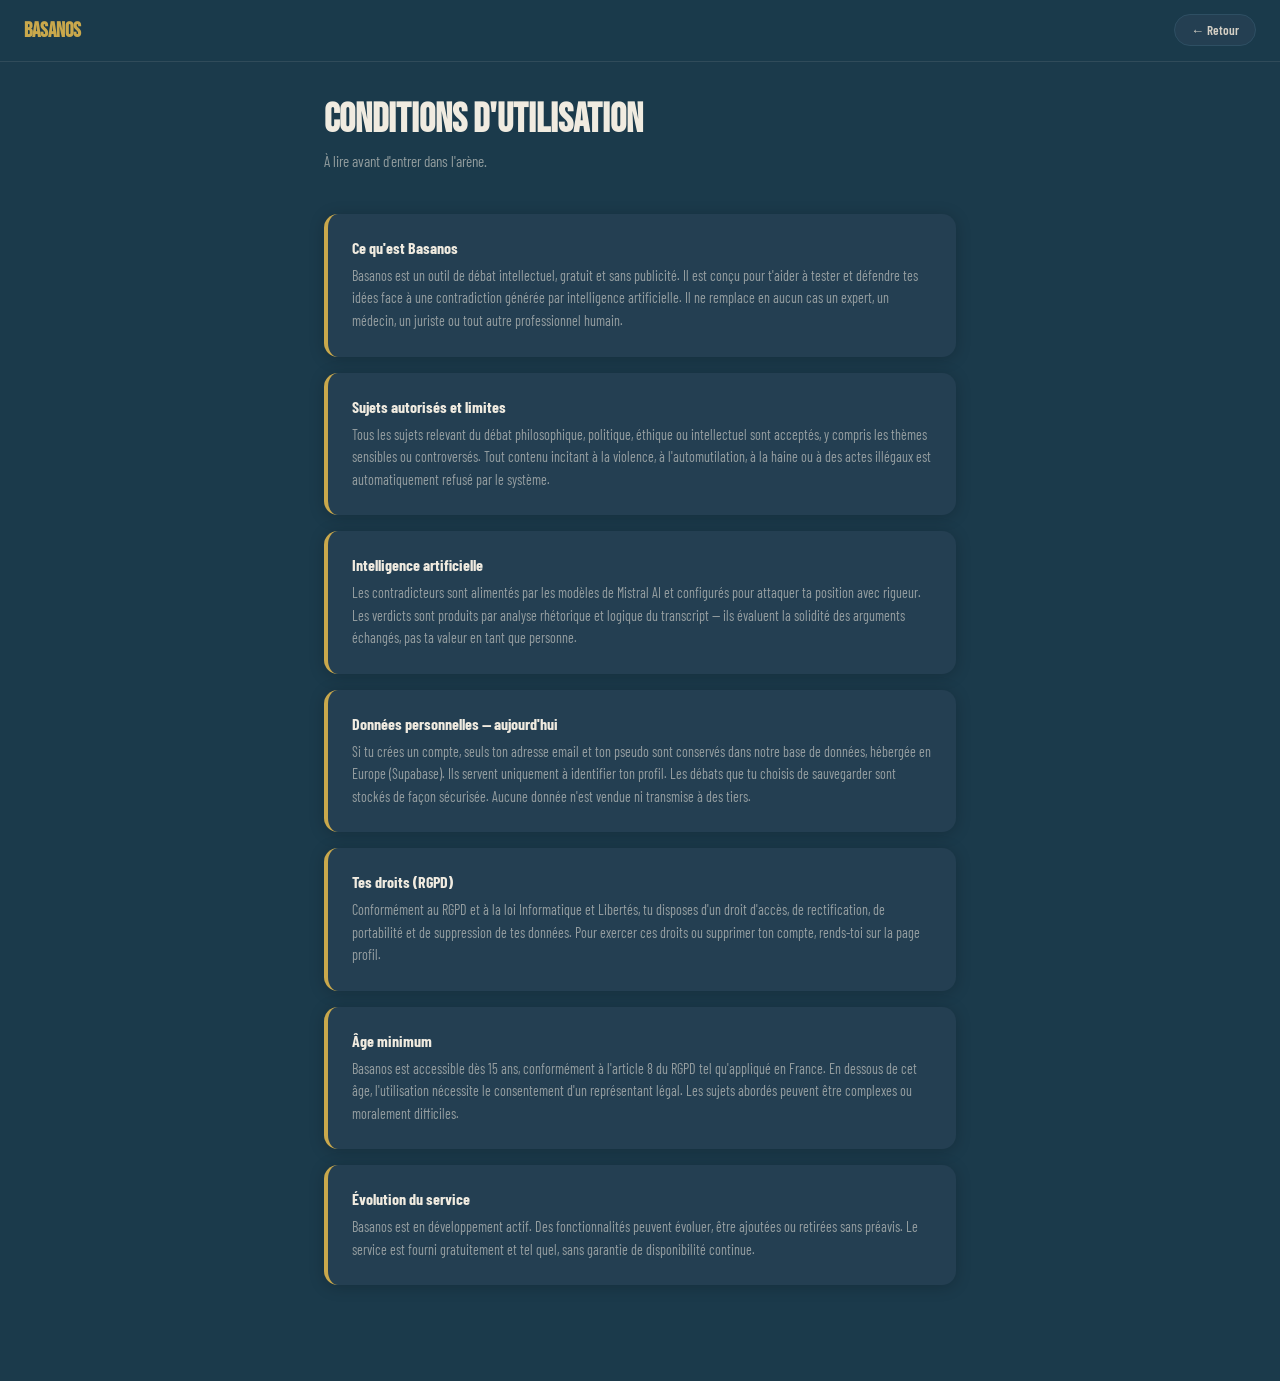
==== cgu.html @ 6affbe3a "Add files via upload" ====
<!DOCTYPE html>
<html lang="fr">
<head>
<meta charset="UTF-8"/>
<meta name="viewport" content="width=device-width, initial-scale=1.0"/>
<meta name="theme-color" content="#1B3A4B"/>
<title>Conditions d'utilisation · Basanos</title>
<link rel="preconnect" href="https://fonts.googleapis.com"/>
<link href="https://fonts.googleapis.com/css2?family=Bebas+Neue&family=Barlow+Condensed:wght@400;500;600;700&display=swap" rel="stylesheet"/>
<style>
*,*::before,*::after{box-sizing:border-box;margin:0;padding:0}
:root{
  --cream:#1B3A4B;--cream2:#243F52;--cream3:#2E4F63;
  --terra:#C9A84C;--terra2:#A8863A;
  --terra-soft:rgba(201,168,76,0.12);--terra-border:rgba(201,168,76,0.3);
  --sage:#2E6B8A;--sage2:#1E4F6A;
  --sage-soft:rgba(46,107,138,0.15);--sage-border:rgba(46,107,138,0.35);
  --ink:#F0EBE0;--ink2:#D4CFC5;--ink3:rgba(240,235,224,0.55);
  --ink4:rgba(240,235,224,0.1);--ink5:rgba(240,235,224,0.05);
  --white:#243F52;
  --r:14px;--r3:24px;--r4:50px;
  --fT:'Bebas Neue',sans-serif;--fU:'Barlow Condensed',sans-serif;
  --shadow:0 2px 16px rgba(0,0,0,0.2);--shadow2:0 4px 32px rgba(0,0,0,0.35);
}
html,body{min-height:100%;background:var(--cream);color:var(--ink);font-family:var(--fU);font-size:16px;-webkit-font-smoothing:antialiased}
.topbar{position:fixed;top:0;left:0;right:0;z-index:50;display:flex;align-items:center;justify-content:space-between;padding:0.9rem 1.5rem;background:rgba(27,58,75,0.95);backdrop-filter:blur(12px);border-bottom:1px solid var(--ink4)}
.topbar-logo{font-family:var(--fT);font-size:1.3rem;font-weight:900;color:var(--terra);text-decoration:none}
.back-btn{display:flex;align-items:center;gap:6px;padding:7px 16px;background:var(--cream2);border:1px solid var(--cream3);border-radius:var(--r4);color:var(--ink2);font-family:var(--fU);font-size:0.82rem;font-weight:600;cursor:pointer;text-decoration:none;transition:all .15s}
.back-btn:hover{background:var(--cream3)}
.content-page{max-width:680px;margin:0 auto;padding:6rem 1.5rem 5rem}
.page-title{font-family:var(--fT);font-size:2.5rem;font-weight:900;color:var(--ink);margin-bottom:0.4rem}
.page-sub{font-size:0.95rem;color:var(--ink3);margin-bottom:2.5rem;line-height:1.55}
.cat-card{background:var(--white);border-radius:var(--r);padding:1.5rem;margin-bottom:1rem;box-shadow:var(--shadow);border-left:4px solid var(--terra)}
.cat-name{font-family:var(--fU);font-size:1rem;font-weight:700;color:var(--ink);margin-bottom:0.5rem}
.cat-desc{font-size:0.88rem;color:var(--ink3);line-height:1.6}
</style>
</head>
<body>
<nav class="topbar">
  <a class="topbar-logo" href="/">Basanos</a>
  <a class="back-btn" href="/">← Retour</a>
</nav>
<div class="content-page">
  <h2 class="page-title">Conditions d'utilisation</h2>
  <p class="page-sub">À lire avant d'entrer dans l'arène.</p>
  <div class="cat-card"><div class="cat-name">Ce qu'est Basanos</div><div class="cat-desc">Basanos est un outil de débat intellectuel, gratuit et sans publicité. Il est conçu pour t'aider à tester et défendre tes idées face à une contradiction générée par intelligence artificielle. Il ne remplace en aucun cas un expert, un médecin, un juriste ou tout autre professionnel humain.</div></div>
  <div class="cat-card"><div class="cat-name">Sujets autorisés et limites</div><div class="cat-desc">Tous les sujets relevant du débat philosophique, politique, éthique ou intellectuel sont acceptés, y compris les thèmes sensibles ou controversés. Tout contenu incitant à la violence, à l'automutilation, à la haine ou à des actes illégaux est automatiquement refusé par le système.</div></div>
  <div class="cat-card"><div class="cat-name">Intelligence artificielle</div><div class="cat-desc">Les contradicteurs sont alimentés par les modèles de Mistral AI et configurés pour attaquer ta position avec rigueur. Les verdicts sont produits par analyse rhétorique et logique du transcript — ils évaluent la solidité des arguments échangés, pas ta valeur en tant que personne.</div></div>
  <div class="cat-card"><div class="cat-name">Données personnelles — aujourd'hui</div><div class="cat-desc">Si tu crées un compte, seuls ton adresse email et ton pseudo sont conservés dans notre base de données, hébergée en Europe (Supabase). Ils servent uniquement à identifier ton profil. Les débats que tu choisis de sauvegarder sont stockés de façon sécurisée. Aucune donnée n'est vendue ni transmise à des tiers.</div></div>
  <div class="cat-card"><div class="cat-name">Tes droits (RGPD)</div><div class="cat-desc">Conformément au RGPD et à la loi Informatique et Libertés, tu disposes d'un droit d'accès, de rectification, de portabilité et de suppression de tes données. Pour exercer ces droits ou supprimer ton compte, rends-toi sur la page profil.</div></div>
  <div class="cat-card"><div class="cat-name">Âge minimum</div><div class="cat-desc">Basanos est accessible dès 15 ans, conformément à l'article 8 du RGPD tel qu'appliqué en France. En dessous de cet âge, l'utilisation nécessite le consentement d'un représentant légal. Les sujets abordés peuvent être complexes ou moralement difficiles.</div></div>
  <div class="cat-card"><div class="cat-name">Évolution du service</div><div class="cat-desc">Basanos est en développement actif. Des fonctionnalités peuvent évoluer, être ajoutées ou retirées sans préavis. Le service est fourni gratuitement et tel quel, sans garantie de disponibilité continue.</div></div>
</div>
</body>
</html>
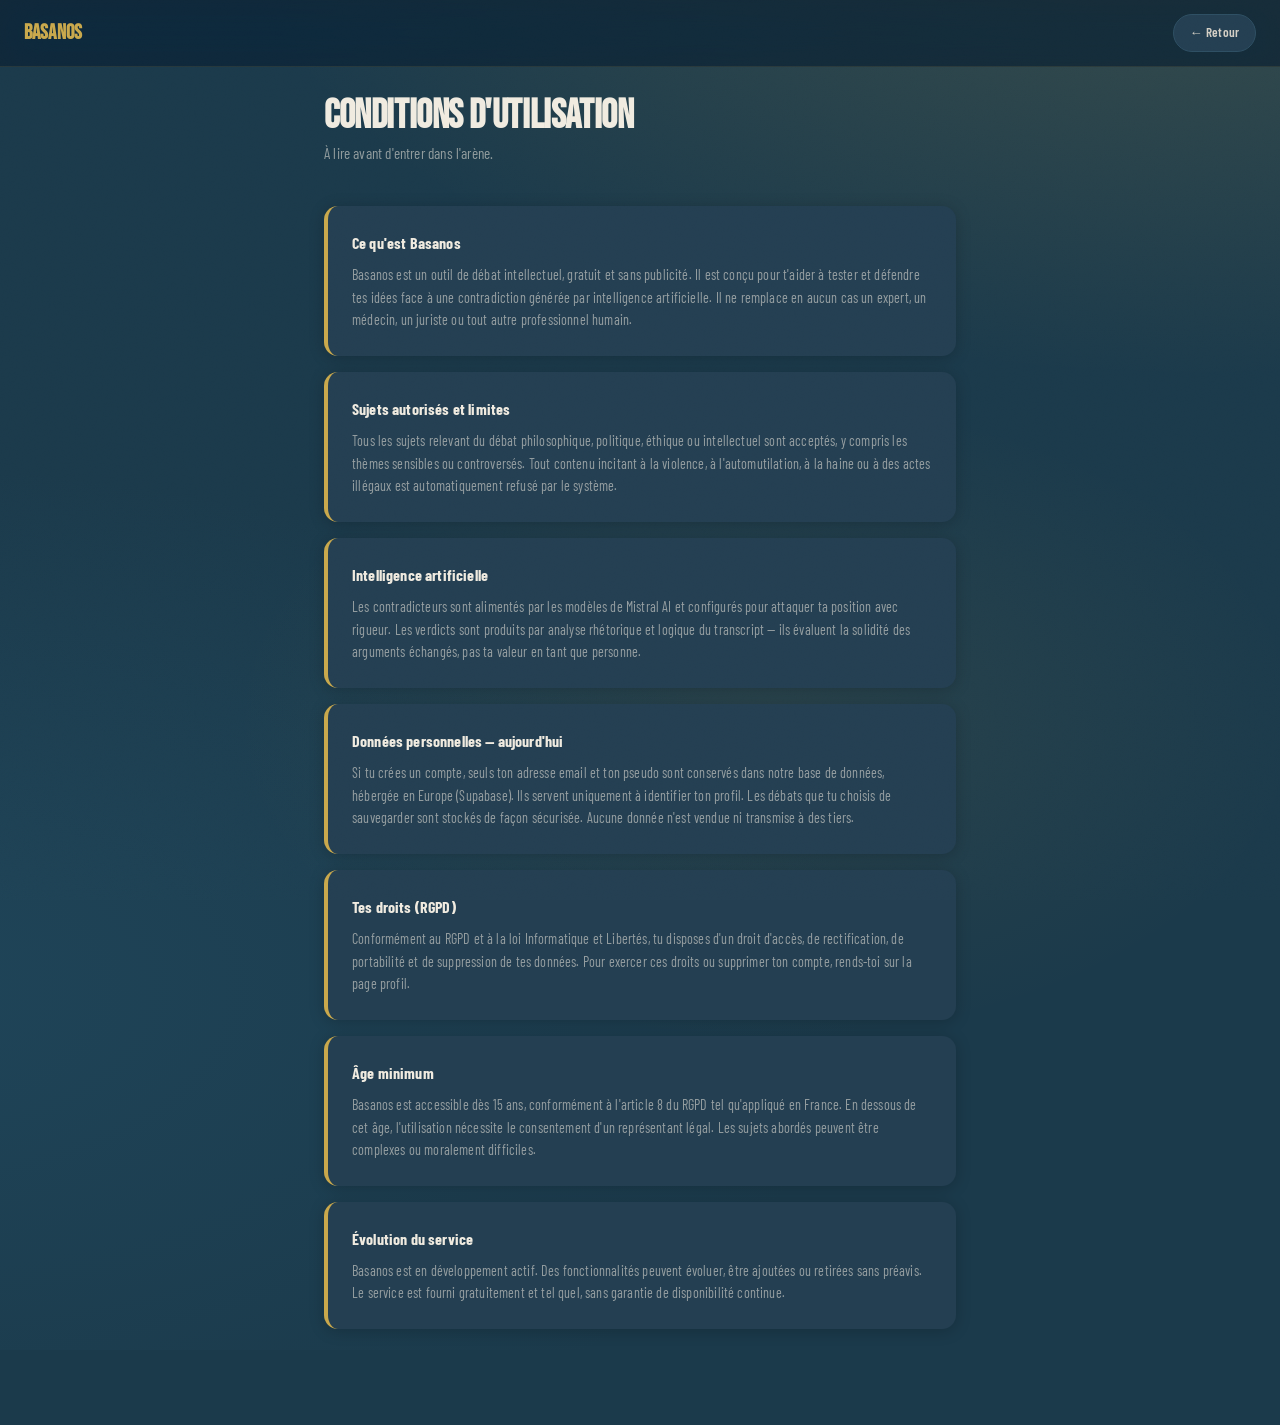
==== commit e511ea18: "Update cgu.html" ====
--- a/cgu.html
+++ b/cgu.html
@@ -7,6 +7,7 @@
 <title>Conditions d'utilisation · Basanos</title>
 <link rel="preconnect" href="https://fonts.googleapis.com"/>
 <link href="https://fonts.googleapis.com/css2?family=Bebas+Neue&family=Barlow+Condensed:wght@400;500;600;700&display=swap" rel="stylesheet"/>
+<link rel="stylesheet" href="/basanos.css"/>
 <style>
 *,*::before,*::after{box-sizing:border-box;margin:0;padding:0}
 :root{
--- a/basanos.css
+++ b/basanos.css
@@ -0,0 +1,276 @@
+/* ════════════════════════════════════════════════════════════════
+   basanos.css — Système de design global
+   Étape 1 : Atmosphère · Fond · Grain · Typographie
+   À charger dans tous les HTML après le <link> Google Fonts
+   ════════════════════════════════════════════════════════════════ */
+
+/* ── Nouvelle police body : DM Sans (moderne, lisible, premium) ── */
+@import url('https://fonts.googleapis.com/css2?family=DM+Sans:ital,opsz,wght@0,9..40,300;0,9..40,400;0,9..40,500;0,9..40,600;1,9..40,300&family=Bebas+Neue&display=swap');
+
+/* ── Variables enrichies ── */
+:root {
+  /* Palette normale — inchangée, enrichie */
+  --cream:  #0E2233;   /* plus sombre pour plus de profondeur */
+  --cream2: #152B3E;
+  --cream3: #1E3A52;
+  --terra:  #C9A84C;
+  --terra2: #A8863A;
+  --terra3: #E2C47A;
+  --terra-soft:   rgba(201,168,76,0.10);
+  --terra-border: rgba(201,168,76,0.22);
+  --sage:   #2E6B8A;
+  --sage2:  #1E4F6A;
+  --sage-soft:   rgba(46,107,138,0.12);
+  --sage-border: rgba(46,107,138,0.28);
+  --ink:    #F0EBE0;
+  --ink2:   #C8C3B8;
+  --ink3:   rgba(240,235,224,0.45);
+  --ink4:   rgba(240,235,224,0.08);
+  --ink5:   rgba(240,235,224,0.04);
+  --white:  #152B3E;
+
+  /* Halos mesh — couleurs des points lumineux du gradient */
+  --halo-gold:  rgba(201,168,76,0.18);
+  --halo-blue:  rgba(46,107,138,0.22);
+  --halo-deep:  rgba(14,34,51,0.0);
+
+  /* Typographie */
+  --fT: 'Bebas Neue', sans-serif;
+  --fU: 'DM Sans', sans-serif;          /* remplace Barlow Condensed pour le body */
+
+  /* Rayons */
+  --r:  12px;
+  --r2: 8px;
+  --r3: 20px;
+  --r4: 50px;
+
+  /* Ombres glass */
+  --shadow:  0 2px 20px rgba(0,0,0,0.28);
+  --shadow2: 0 8px 48px rgba(0,0,0,0.45);
+  --glow-gold: 0 0 40px rgba(201,168,76,0.15);
+  --glow-blue: 0 0 40px rgba(46,107,138,0.18);
+}
+
+/* ── Reset minimal ── */
+*, *::before, *::after {
+  box-sizing: border-box;
+  margin: 0;
+  padding: 0;
+}
+
+/* ── Base html/body ── */
+html, body {
+  min-height: 100%;
+  background: var(--cream);
+  color: var(--ink);
+  font-family: var(--fU);
+  font-size: 15px;
+  line-height: 1.65;
+  letter-spacing: 0.01em;
+  -webkit-font-smoothing: antialiased;
+  -moz-osx-font-smoothing: grayscale;
+  overflow-x: hidden;
+}
+
+/* ═══════════════════════════════════════════════════════════════
+   MESH GRADIENT ANIMÉ
+   Un pseudo-element fixe en position:fixed couvre tout l'écran.
+   Trois halos de lumière orbitent lentement à des vitesses
+   et directions différentes — or, bleu, ombre.
+   ═══════════════════════════════════════════════════════════════ */
+body::before {
+  content: '';
+  position: fixed;
+  inset: -50%;              /* dépasse l'écran pour que les halos puissent bouger */
+  width: 200%;
+  height: 200%;
+  z-index: 0;
+  pointer-events: none;
+
+  background:
+    /* Halo or — en haut à droite */
+    radial-gradient(ellipse 55% 40% at 72% 18%, var(--halo-gold) 0%, transparent 70%),
+    /* Halo bleu — en bas à gauche */
+    radial-gradient(ellipse 60% 45% at 20% 80%, var(--halo-blue) 0%, transparent 65%),
+    /* Halo secondaire or — centre bas */
+    radial-gradient(ellipse 35% 30% at 55% 65%, rgba(201,168,76,0.08) 0%, transparent 60%),
+    /* Fond de base */
+    var(--cream);
+
+  animation: meshDrift 28s ease-in-out infinite alternate;
+  will-change: transform;
+}
+
+@keyframes meshDrift {
+  0%   { transform: translate(0%, 0%) scale(1); }
+  25%  { transform: translate(-3%, 2%) scale(1.02); }
+  50%  { transform: translate(2%, -3%) scale(0.99); }
+  75%  { transform: translate(-1%, 3%) scale(1.01); }
+  100% { transform: translate(3%, -1%) scale(1.02); }
+}
+
+/* Tout le contenu doit être au-dessus du mesh */
+body > * {
+  position: relative;
+  z-index: 1;
+}
+
+/* ═══════════════════════════════════════════════════════════════
+   GRAIN / NOISE CINÉMATOGRAPHIQUE
+   SVG inline en data URI — pattern de bruit aléatoire.
+   Opacity très basse pour ne pas agresser l'œil,
+   juste assez pour casser l'aspect "plastique" des écrans.
+   ═══════════════════════════════════════════════════════════════ */
+body::after {
+  content: '';
+  position: fixed;
+  inset: 0;
+  z-index: 9998;            /* au-dessus de tout sauf les modals (z-index 9999+) */
+  pointer-events: none;
+  opacity: 0.032;
+  background-image: url("data:image/svg+xml,%3Csvg xmlns='http://www.w3.org/2000/svg' width='200' height='200'%3E%3Cfilter id='n'%3E%3CfeTurbulence type='fractalNoise' baseFrequency='0.85' numOctaves='4' stitchTiles='stitch'/%3E%3C/filter%3E%3Crect width='200' height='200' filter='url(%23n)' opacity='1'/%3E%3C/svg%3E");
+  background-repeat: repeat;
+  background-size: 200px 200px;
+  animation: grainShift 0.8s steps(1) infinite;
+  mix-blend-mode: overlay;
+}
+
+/* Le grain "clignote" légèrement pour simuler le bruit film */
+@keyframes grainShift {
+  0%  { background-position:   0px   0px; }
+  10% { background-position: -42px -17px; }
+  20% { background-position:  18px  34px; }
+  30% { background-position: -61px  12px; }
+  40% { background-position:  27px -44px; }
+  50% { background-position: -15px  55px; }
+  60% { background-position:  48px -28px; }
+  70% { background-position: -33px  41px; }
+  80% { background-position:  22px -60px; }
+  90% { background-position: -54px  19px; }
+  100%{ background-position:  10px  38px; }
+}
+
+/* ═══════════════════════════════════════════════════════════════
+   TYPOGRAPHIE GLOBALE
+   Bebas Neue : titres uniquement
+   DM Sans    : tout le reste — plus lisible, plus premium
+   ═══════════════════════════════════════════════════════════════ */
+
+/* Titres display */
+h1, h2, h3,
+.home-title,
+.l-title,
+.auth-title,
+.page-title,
+.v-winner-name,
+.modal-title {
+  font-family: var(--fT);
+  letter-spacing: -0.01em;
+  line-height: 1.0;
+}
+
+/* Corps de texte : DM Sans avec interligne généreux */
+p, span, label, input, textarea, button,
+.home-sub, .l-desc, .auth-sub,
+.mbub,           /* bulles de débat */
+.v-section-text,
+.vcat-comment,
+.hint, .cat-desc {
+  font-family: var(--fU);
+  line-height: 1.72;
+  letter-spacing: 0.012em;
+}
+
+/* Badges et labels uppercase */
+.lbl, .card-title, .v-section-label,
+.vcat-label, .v-winner-label,
+.dbadge, .hc-badge {
+  font-family: var(--fU);
+  font-weight: 600;
+  letter-spacing: 0.12em;
+}
+
+/* Bulles de chat — taille et lisibilité améliorées */
+.mbub {
+  font-size: 0.97rem;
+  line-height: 1.75;
+  letter-spacing: 0.015em;
+}
+
+/* Inputs et textareas */
+input, textarea {
+  font-family: var(--fU) !important;
+  font-size: 0.95rem;
+  line-height: 1.6;
+}
+
+/* ═══════════════════════════════════════════════════════════════
+   GLASSMORPHISM — Base
+   Les composants vont overrider ces valeurs avec leurs propres
+   backgrounds, mais on pose ici les fondations :
+   backdrop-filter disponible partout, border ultra-fine.
+   ═══════════════════════════════════════════════════════════════ */
+.glass {
+  background: rgba(21, 43, 62, 0.55);
+  backdrop-filter: blur(18px) saturate(1.4);
+  -webkit-backdrop-filter: blur(18px) saturate(1.4);
+  border: 1px solid rgba(240,235,224,0.08);
+}
+
+/* Topbar glass */
+.topbar {
+  background: rgba(14, 34, 51, 0.72) !important;
+  backdrop-filter: blur(20px) saturate(1.6) !important;
+  -webkit-backdrop-filter: blur(20px) saturate(1.6) !important;
+  border-bottom: 1px solid rgba(201,168,76,0.12) !important;
+}
+
+/* ═══════════════════════════════════════════════════════════════
+   MICRO-INTERACTIONS — Base
+   Transition universelle sur tous les éléments interactifs.
+   Les composants peuvent surcharger avec leur propre transform.
+   ═══════════════════════════════════════════════════════════════ */
+button, a, input, textarea, .pbtn, .tbtn, .card, .vcat {
+  transition:
+    background-color 0.2s ease,
+    border-color     0.2s ease,
+    box-shadow       0.25s ease,
+    transform        0.2s cubic-bezier(0.34, 1.56, 0.64, 1),
+    opacity          0.2s ease,
+    color            0.15s ease;
+}
+
+/* Boutons CTA : légère élévation + glow au hover */
+.cta:hover:not(:disabled),
+.btn:hover:not(:disabled),
+.l-cta:hover {
+  transform: translateY(-2px) scale(1.01);
+  box-shadow: var(--shadow2), var(--glow-gold);
+}
+
+/* Cartes personas : lift au hover */
+.pbtn:hover {
+  transform: translateY(-3px) scale(1.01);
+  box-shadow: 0 8px 32px rgba(0,0,0,0.3), var(--glow-blue);
+}
+
+/* Boutons toggle (férocité, stratégie) */
+.tbtn:hover {
+  transform: translateY(-1px);
+}
+
+/* ═══════════════════════════════════════════════════════════════
+   SCROLLBAR CUSTOM — subtile, dans le thème
+   ═══════════════════════════════════════════════════════════════ */
+::-webkit-scrollbar { width: 5px; height: 5px; }
+::-webkit-scrollbar-track { background: transparent; }
+::-webkit-scrollbar-thumb { background: rgba(201,168,76,0.25); border-radius: 10px; }
+::-webkit-scrollbar-thumb:hover { background: rgba(201,168,76,0.45); }
+
+/* ═══════════════════════════════════════════════════════════════
+   SÉLECTION DE TEXTE — dans le thème
+   ═══════════════════════════════════════════════════════════════ */
+::selection {
+  background: rgba(201,168,76,0.28);
+  color: #F0EBE0;
+}
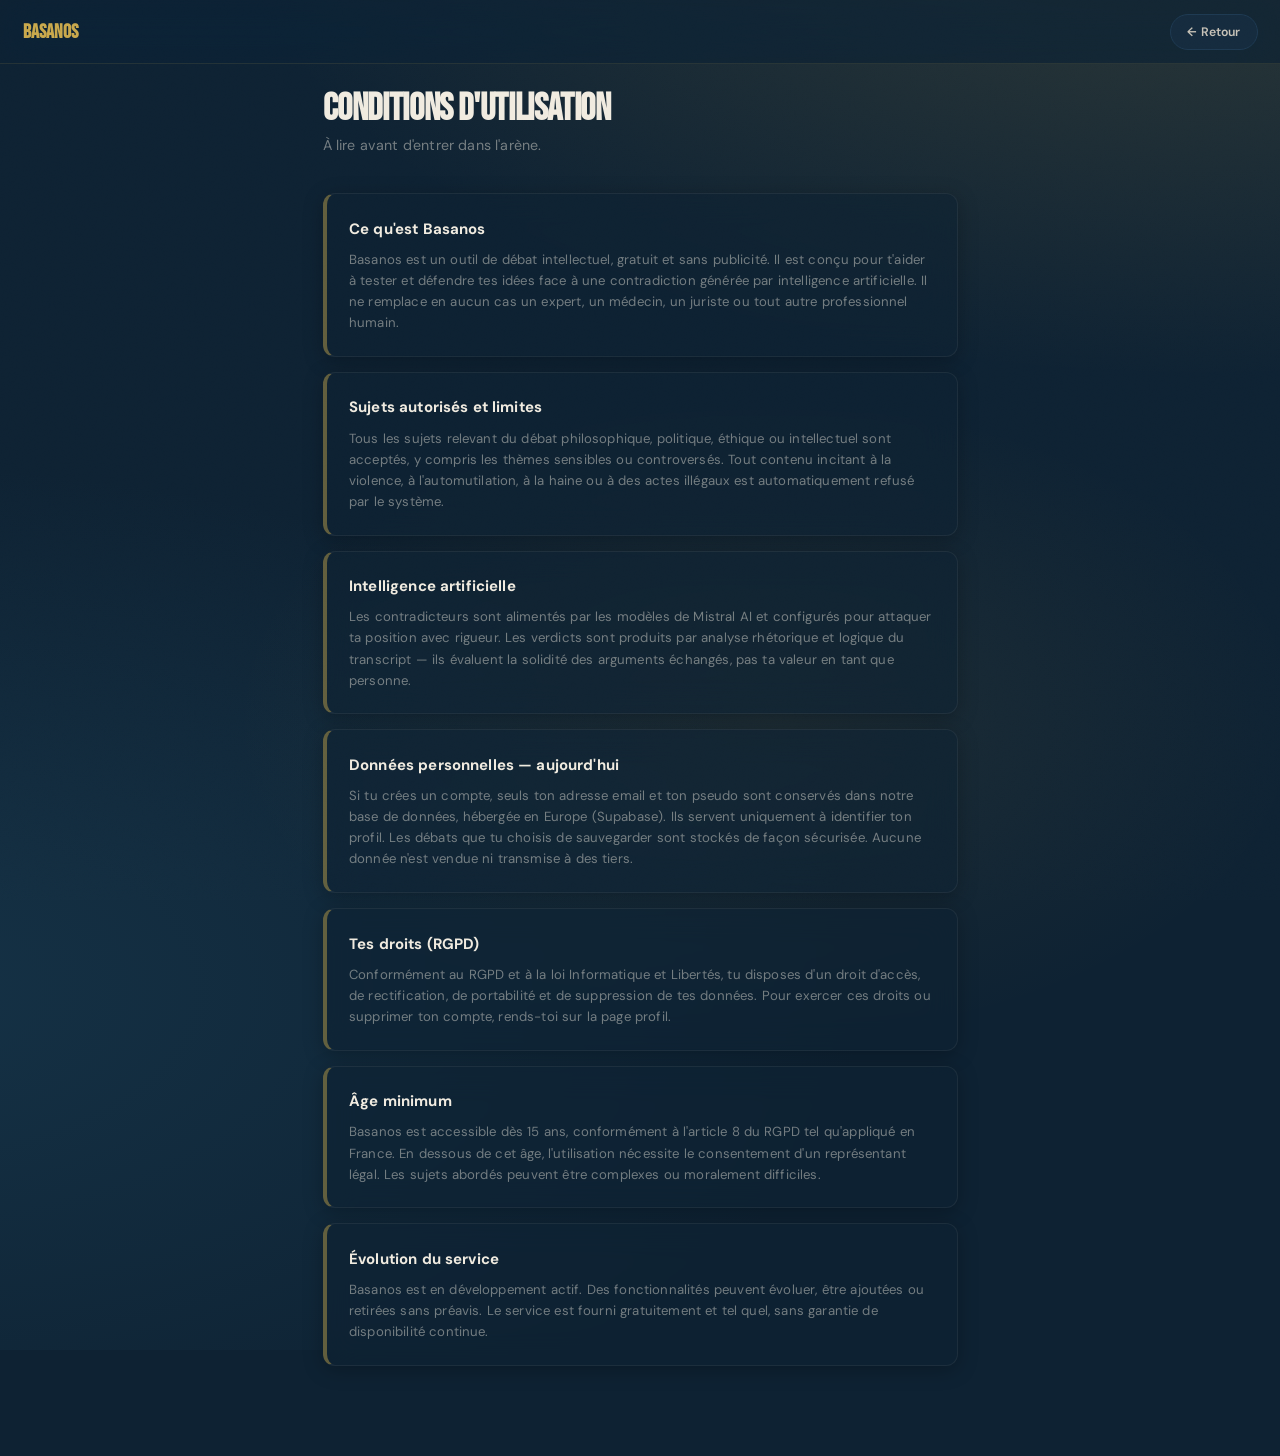
==== commit 048151da: "Update cgu.html" ====
--- a/cgu.html
+++ b/cgu.html
@@ -9,21 +9,6 @@
 <link href="https://fonts.googleapis.com/css2?family=Bebas+Neue&family=Barlow+Condensed:wght@400;500;600;700&display=swap" rel="stylesheet"/>
 <link rel="stylesheet" href="/basanos.css"/>
 <style>
-*,*::before,*::after{box-sizing:border-box;margin:0;padding:0}
-:root{
-  --cream:#1B3A4B;--cream2:#243F52;--cream3:#2E4F63;
-  --terra:#C9A84C;--terra2:#A8863A;
-  --terra-soft:rgba(201,168,76,0.12);--terra-border:rgba(201,168,76,0.3);
-  --sage:#2E6B8A;--sage2:#1E4F6A;
-  --sage-soft:rgba(46,107,138,0.15);--sage-border:rgba(46,107,138,0.35);
-  --ink:#F0EBE0;--ink2:#D4CFC5;--ink3:rgba(240,235,224,0.55);
-  --ink4:rgba(240,235,224,0.1);--ink5:rgba(240,235,224,0.05);
-  --white:#243F52;
-  --r:14px;--r3:24px;--r4:50px;
-  --fT:'Bebas Neue',sans-serif;--fU:'Barlow Condensed',sans-serif;
-  --shadow:0 2px 16px rgba(0,0,0,0.2);--shadow2:0 4px 32px rgba(0,0,0,0.35);
-}
-html,body{min-height:100%;background:var(--cream);color:var(--ink);font-family:var(--fU);font-size:16px;-webkit-font-smoothing:antialiased}
 .topbar{position:fixed;top:0;left:0;right:0;z-index:50;display:flex;align-items:center;justify-content:space-between;padding:0.9rem 1.5rem;background:rgba(27,58,75,0.95);backdrop-filter:blur(12px);border-bottom:1px solid var(--ink4)}
 .topbar-logo{font-family:var(--fT);font-size:1.3rem;font-weight:900;color:var(--terra);text-decoration:none}
 .back-btn{display:flex;align-items:center;gap:6px;padding:7px 16px;background:var(--cream2);border:1px solid var(--cream3);border-radius:var(--r4);color:var(--ink2);font-family:var(--fU);font-size:0.82rem;font-weight:600;cursor:pointer;text-decoration:none;transition:all .15s}
--- a/basanos.css
+++ b/basanos.css
@@ -274,3 +274,335 @@
   background: rgba(201,168,76,0.28);
   color: #F0EBE0;
 }
+
+/* ════════════════════════════════════════════════════════════════
+   ÉTAPE 2 : GLASSMORPHISM — Composants
+   Tous les fonds opaques deviennent semi-transparents.
+   Le backdrop-filter laisse transparaître le mesh du fond.
+   ════════════════════════════════════════════════════════════════ */
+
+/* ── Mixin réutilisable (valeurs de référence) ──
+   glass-dark   : rgba(14,34,51, 0.62) — surfaces profondes
+   glass-mid    : rgba(21,43,62, 0.55) — surfaces standard
+   glass-light  : rgba(30,58,82, 0.45) — surfaces secondaires
+   blur         : 20px standard, 28px pour modals
+   border       : 1px solid rgba(240,235,224, 0.07~0.14)
+*/
+
+/* ═══════════════════════════════════════════════════════════════
+   A. HOME CARD — grande carte principale
+   ═══════════════════════════════════════════════════════════════ */
+.home-card {
+  background: rgba(14, 34, 51, 0.65) !important;
+  backdrop-filter: blur(24px) saturate(1.5) !important;
+  -webkit-backdrop-filter: blur(24px) saturate(1.5) !important;
+  border: 1px solid rgba(201,168,76,0.13) !important;
+  box-shadow:
+    0 0 0 1px rgba(240,235,224,0.04) inset,
+    0 24px 64px rgba(0,0,0,0.45) !important;
+}
+
+/* ═══════════════════════════════════════════════════════════════
+   B. CARTES PERSONA (.pbtn)
+   ═══════════════════════════════════════════════════════════════ */
+.pbtn {
+  background: rgba(21, 43, 62, 0.50) !important;
+  border: 1px solid rgba(240,235,224,0.08) !important;
+  backdrop-filter: blur(12px) !important;
+  -webkit-backdrop-filter: blur(12px) !important;
+}
+
+.pbtn:hover {
+  background: rgba(30, 58, 82, 0.65) !important;
+  border-color: rgba(201,168,76,0.25) !important;
+  box-shadow: 0 8px 32px rgba(0,0,0,0.35), 0 0 20px rgba(46,107,138,0.15) !important;
+}
+
+/* Sélectionné : lueur dorée intérieure */
+.pbtn.on {
+  background: rgba(201,168,76,0.10) !important;
+  border-color: rgba(201,168,76,0.35) !important;
+  box-shadow:
+    0 0 0 1px rgba(201,168,76,0.12) inset,
+    0 4px 20px rgba(201,168,76,0.12) !important;
+}
+
+.pbtn.on .pn { color: var(--terra) !important; }
+
+/* ═══════════════════════════════════════════════════════════════
+   C. BULLES DE DÉBAT
+   ═══════════════════════════════════════════════════════════════ */
+
+/* Bulle utilisateur — bleu glass */
+.msg.u .mbub {
+  background: rgba(46, 107, 138, 0.30) !important;
+  border: 1px solid rgba(46,107,138,0.35) !important;
+  backdrop-filter: blur(14px) !important;
+  -webkit-backdrop-filter: blur(14px) !important;
+  box-shadow: 0 2px 16px rgba(0,0,0,0.25) !important;
+}
+
+/* Bulle IA — glass sombre avec touche terra */
+.msg.a .mbub {
+  background: rgba(14, 34, 51, 0.68) !important;
+  border: 1px solid rgba(201,168,76,0.14) !important;
+  backdrop-filter: blur(16px) !important;
+  -webkit-backdrop-filter: blur(16px) !important;
+  box-shadow: 0 2px 20px rgba(0,0,0,0.30) !important;
+}
+
+/* Indicateur de frappe (typing dots) */
+.tyb {
+  background: rgba(14, 34, 51, 0.68) !important;
+  border: 1px solid rgba(201,168,76,0.14) !important;
+  backdrop-filter: blur(16px) !important;
+  -webkit-backdrop-filter: blur(16px) !important;
+}
+
+/* ═══════════════════════════════════════════════════════════════
+   D. BARRE DE DÉBAT — hiérarchie verticale par opacité
+   ═══════════════════════════════════════════════════════════════ */
+
+/* Barre titre du débat */
+.dbar {
+  background: rgba(10, 24, 36, 0.85) !important;
+  backdrop-filter: blur(24px) saturate(1.5) !important;
+  -webkit-backdrop-filter: blur(24px) saturate(1.5) !important;
+  border-bottom: 1px solid rgba(240,235,224,0.07) !important;
+}
+
+/* Bandeau conviction */
+.cstrip {
+  background: rgba(14, 34, 51, 0.60) !important;
+  border-bottom: 1px solid rgba(201,168,76,0.10) !important;
+  backdrop-filter: blur(12px) !important;
+  -webkit-backdrop-filter: blur(12px) !important;
+}
+
+/* Zone de saisie */
+.izone {
+  background: rgba(10, 24, 36, 0.88) !important;
+  border-top: 1px solid rgba(240,235,224,0.07) !important;
+  backdrop-filter: blur(20px) !important;
+  -webkit-backdrop-filter: blur(20px) !important;
+}
+
+/* Pied de page débat */
+.dfooter {
+  background: rgba(10, 24, 36, 0.80) !important;
+  border-top: 1px solid rgba(240,235,224,0.06) !important;
+  backdrop-filter: blur(16px) !important;
+  -webkit-backdrop-filter: blur(16px) !important;
+}
+
+/* Input textarea dans la zone de saisie */
+.uinp {
+  background: rgba(21, 43, 62, 0.55) !important;
+  border: 1px solid rgba(240,235,224,0.10) !important;
+}
+.uinp:focus {
+  background: rgba(21, 43, 62, 0.75) !important;
+  border-color: rgba(201,168,76,0.40) !important;
+  box-shadow: 0 0 0 3px rgba(201,168,76,0.08) !important;
+}
+
+/* ═══════════════════════════════════════════════════════════════
+   E. VERDICT — cartes de résultats
+   ═══════════════════════════════════════════════════════════════ */
+
+/* Cartes catégories */
+.vcat {
+  background: rgba(14, 34, 51, 0.62) !important;
+  border: 1px solid rgba(240,235,224,0.08) !important;
+  backdrop-filter: blur(18px) !important;
+  -webkit-backdrop-filter: blur(18px) !important;
+  box-shadow: 0 4px 24px rgba(0,0,0,0.30) !important;
+}
+
+/* Section analyse */
+.v-section {
+  background: rgba(14, 34, 51, 0.58) !important;
+  border: 1px solid rgba(240,235,224,0.07) !important;
+  border-left: 3px solid rgba(201,168,76,0.35) !important;
+  backdrop-filter: blur(16px) !important;
+  -webkit-backdrop-filter: blur(16px) !important;
+}
+
+/* Conseil — teinte bleue */
+.v-conseil {
+  background: rgba(46, 107, 138, 0.22) !important;
+  border: 1px solid rgba(46,107,138,0.30) !important;
+  backdrop-filter: blur(16px) !important;
+  -webkit-backdrop-filter: blur(16px) !important;
+  box-shadow: 0 0 30px rgba(46,107,138,0.12) !important;
+}
+.v-conseil .v-section-label { color: rgba(240,235,224,0.55) !important; }
+.v-conseil .v-section-text  { color: var(--ink) !important; }
+
+/* Bloc avocat du diable — noir profond */
+.v-devil-block {
+  background: rgba(6, 12, 18, 0.80) !important;
+  border: 1px solid rgba(201,168,76,0.18) !important;
+  border-left: 3px solid rgba(201,168,76,0.50) !important;
+  backdrop-filter: blur(20px) !important;
+  -webkit-backdrop-filter: blur(20px) !important;
+  box-shadow: 0 0 40px rgba(201,168,76,0.07) inset !important;
+}
+
+/* Critique IA */
+.v-critique {
+  background: rgba(21, 43, 62, 0.45) !important;
+  border: 1px solid rgba(240,235,224,0.07) !important;
+  backdrop-filter: blur(14px) !important;
+  -webkit-backdrop-filter: blur(14px) !important;
+}
+
+/* ═══════════════════════════════════════════════════════════════
+   F. MODALS ET CARTES AUTH
+   ═══════════════════════════════════════════════════════════════ */
+
+/* Modal confirmation quitter */
+.modal {
+  background: rgba(10, 24, 36, 0.88) !important;
+  border: 1px solid rgba(240,235,224,0.10) !important;
+  backdrop-filter: blur(32px) saturate(1.8) !important;
+  -webkit-backdrop-filter: blur(32px) saturate(1.8) !important;
+  box-shadow: 0 32px 80px rgba(0,0,0,0.60) !important;
+}
+
+/* Cartes auth (login/signup dans profil.html) */
+.auth-card {
+  background: rgba(10, 24, 36, 0.82) !important;
+  border: 1px solid rgba(240,235,224,0.09) !important;
+  backdrop-filter: blur(28px) saturate(1.6) !important;
+  -webkit-backdrop-filter: blur(28px) saturate(1.6) !important;
+  box-shadow: 0 24px 64px rgba(0,0,0,0.55) !important;
+}
+
+/* Inputs dans les formulaires auth */
+.auth-inp, .inp {
+  background: rgba(21, 43, 62, 0.50) !important;
+  border: 1px solid rgba(240,235,224,0.10) !important;
+  color: var(--ink) !important;
+}
+.auth-inp:focus, .inp:focus {
+  background: rgba(21, 43, 62, 0.70) !important;
+  border-color: rgba(201,168,76,0.40) !important;
+  box-shadow: 0 0 0 3px rgba(201,168,76,0.08) !important;
+}
+
+/* Modal transcript (profil.html) */
+.transcript-modal {
+  background: rgba(10, 24, 36, 0.90) !important;
+  border: 1px solid rgba(240,235,224,0.09) !important;
+  backdrop-filter: blur(32px) saturate(1.8) !important;
+  -webkit-backdrop-filter: blur(32px) saturate(1.8) !important;
+  box-shadow: 0 32px 80px rgba(0,0,0,0.65) !important;
+}
+
+/* ═══════════════════════════════════════════════════════════════
+   G. PROFIL — cards du profil
+   ═══════════════════════════════════════════════════════════════ */
+.card {
+  background: rgba(14, 34, 51, 0.62) !important;
+  border: 1px solid rgba(240,235,224,0.08) !important;
+  backdrop-filter: blur(18px) !important;
+  -webkit-backdrop-filter: blur(18px) !important;
+  box-shadow: 0 4px 24px rgba(0,0,0,0.28) !important;
+}
+
+/* Cartes contradicteurs / CGU */
+.cat-card {
+  background: rgba(14, 34, 51, 0.60) !important;
+  border-left: 4px solid rgba(201,168,76,0.45) !important;
+  border-top: 1px solid rgba(240,235,224,0.07) !important;
+  border-right: 1px solid rgba(240,235,224,0.07) !important;
+  border-bottom: 1px solid rgba(240,235,224,0.07) !important;
+  backdrop-filter: blur(16px) !important;
+  -webkit-backdrop-filter: blur(16px) !important;
+  box-shadow: 0 4px 20px rgba(0,0,0,0.25) !important;
+}
+.cat-card.sage-border {
+  border-left-color: rgba(46,107,138,0.55) !important;
+}
+
+/* ═══════════════════════════════════════════════════════════════
+   H. MENU DROPDOWN
+   ═══════════════════════════════════════════════════════════════ */
+.menu-dropdown {
+  background: rgba(10, 24, 36, 0.90) !important;
+  border: 1px solid rgba(240,235,224,0.09) !important;
+  backdrop-filter: blur(24px) saturate(1.6) !important;
+  -webkit-backdrop-filter: blur(24px) saturate(1.6) !important;
+  box-shadow: 0 16px 48px rgba(0,0,0,0.50) !important;
+}
+.menu-item:hover {
+  background: rgba(21, 43, 62, 0.60) !important;
+}
+
+/* ═══════════════════════════════════════════════════════════════
+   I. DÉBAT — cartes débat dans historique profil
+   ═══════════════════════════════════════════════════════════════ */
+.debate-card {
+  background: rgba(21, 43, 62, 0.48) !important;
+  border: 1px solid rgba(240,235,224,0.08) !important;
+  backdrop-filter: blur(12px) !important;
+  -webkit-backdrop-filter: blur(12px) !important;
+}
+.debate-card:hover {
+  background: rgba(30, 58, 82, 0.60) !important;
+  border-color: rgba(201,168,76,0.22) !important;
+  box-shadow: 0 4px 20px rgba(0,0,0,0.30) !important;
+}
+
+/* ════════════════════════════════════════════════════════════════
+   ÉTAPE 3 : ICÔNES SVG — Personas
+   Remplace les emojis dans les grilles de personas et
+   la page contradicteurs.
+   ════════════════════════════════════════════════════════════════ */
+
+/* Icône dans les boutons persona (.pbtn) */
+.pi {
+  display: flex;
+  align-items: center;
+  justify-content: flex-start;
+  margin-bottom: 10px;
+}
+
+.pi-svg {
+  width: 22px;
+  height: 22px;
+  color: var(--ink3);
+  stroke: currentColor;
+  flex-shrink: 0;
+  transition: color 0.2s ease, stroke 0.2s ease;
+}
+
+/* Au survol et à l'état sélectionné : l'icône prend la couleur terra */
+.pbtn:hover .pi-svg,
+.pbtn.on .pi-svg {
+  color: var(--terra);
+}
+
+/* Icône dans la page contradicteurs (.cat-name) */
+.cat-name .pi-svg {
+  width: 18px;
+  height: 18px;
+  color: var(--terra);
+  flex-shrink: 0;
+  margin-right: 2px;
+}
+
+/* Cas particulier : Avocat du diable (sage-border) */
+.cat-card.sage-border .cat-name .pi-svg {
+  color: var(--sage);
+}
+
+/* HC Devil — icône en rouge terra hardcore */
+.pbtn[data-persona="hc-devil"] .pi-svg {
+  color: var(--terra);
+}
+.pbtn[data-persona="hc-devil"]:hover .pi-svg,
+.pbtn[data-persona="hc-devil"].on .pi-svg {
+  color: #FF6B50;
+}
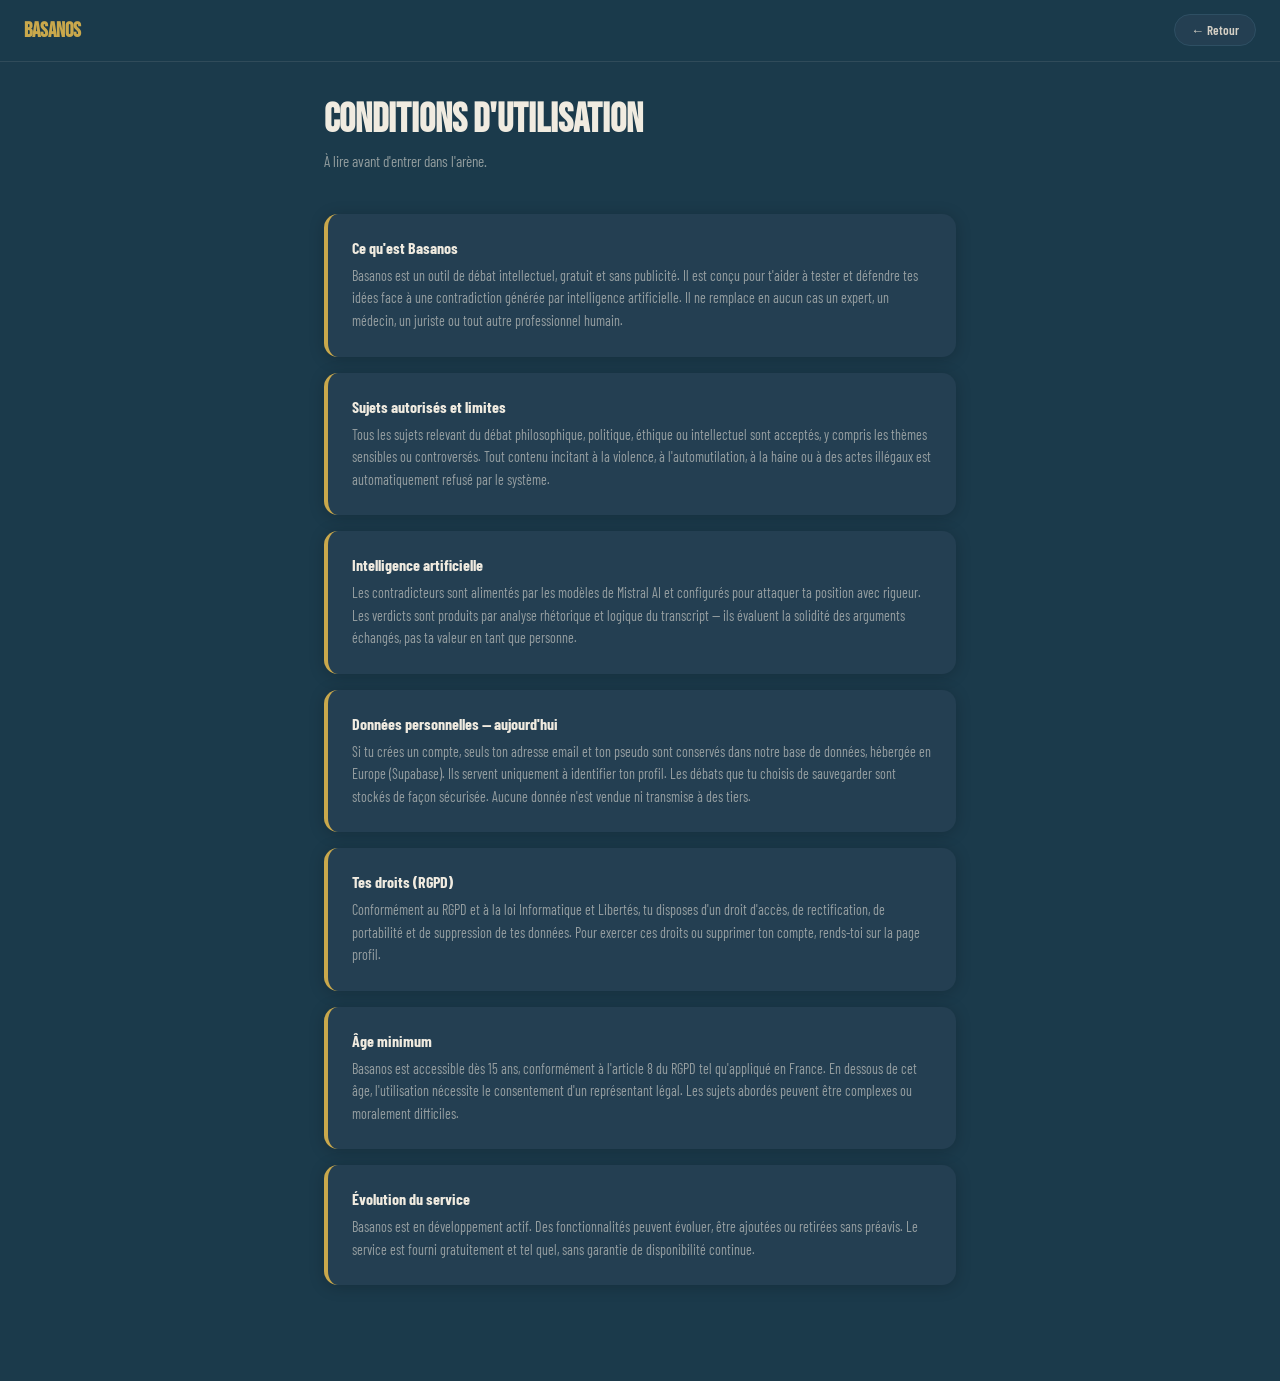
==== commit 4690c471: "Update cgu.html" ====
--- a/cgu.html
+++ b/cgu.html
@@ -7,8 +7,22 @@
 <title>Conditions d'utilisation · Basanos</title>
 <link rel="preconnect" href="https://fonts.googleapis.com"/>
 <link href="https://fonts.googleapis.com/css2?family=Bebas+Neue&family=Barlow+Condensed:wght@400;500;600;700&display=swap" rel="stylesheet"/>
-<link rel="stylesheet" href="/basanos.css"/>
 <style>
+*,*::before,*::after{box-sizing:border-box;margin:0;padding:0}
+:root{
+  --cream:#1B3A4B;--cream2:#243F52;--cream3:#2E4F63;
+  --terra:#C9A84C;--terra2:#A8863A;
+  --terra-soft:rgba(201,168,76,0.12);--terra-border:rgba(201,168,76,0.3);
+  --sage:#2E6B8A;--sage2:#1E4F6A;
+  --sage-soft:rgba(46,107,138,0.15);--sage-border:rgba(46,107,138,0.35);
+  --ink:#F0EBE0;--ink2:#D4CFC5;--ink3:rgba(240,235,224,0.55);
+  --ink4:rgba(240,235,224,0.1);--ink5:rgba(240,235,224,0.05);
+  --white:#243F52;
+  --r:14px;--r3:24px;--r4:50px;
+  --fT:'Bebas Neue',sans-serif;--fU:'Barlow Condensed',sans-serif;
+  --shadow:0 2px 16px rgba(0,0,0,0.2);--shadow2:0 4px 32px rgba(0,0,0,0.35);
+}
+html,body{min-height:100%;background:var(--cream);color:var(--ink);font-family:var(--fU);font-size:16px;-webkit-font-smoothing:antialiased}
 .topbar{position:fixed;top:0;left:0;right:0;z-index:50;display:flex;align-items:center;justify-content:space-between;padding:0.9rem 1.5rem;background:rgba(27,58,75,0.95);backdrop-filter:blur(12px);border-bottom:1px solid var(--ink4)}
 .topbar-logo{font-family:var(--fT);font-size:1.3rem;font-weight:900;color:var(--terra);text-decoration:none}
 .back-btn{display:flex;align-items:center;gap:6px;padding:7px 16px;background:var(--cream2);border:1px solid var(--cream3);border-radius:var(--r4);color:var(--ink2);font-family:var(--fU);font-size:0.82rem;font-weight:600;cursor:pointer;text-decoration:none;transition:all .15s}
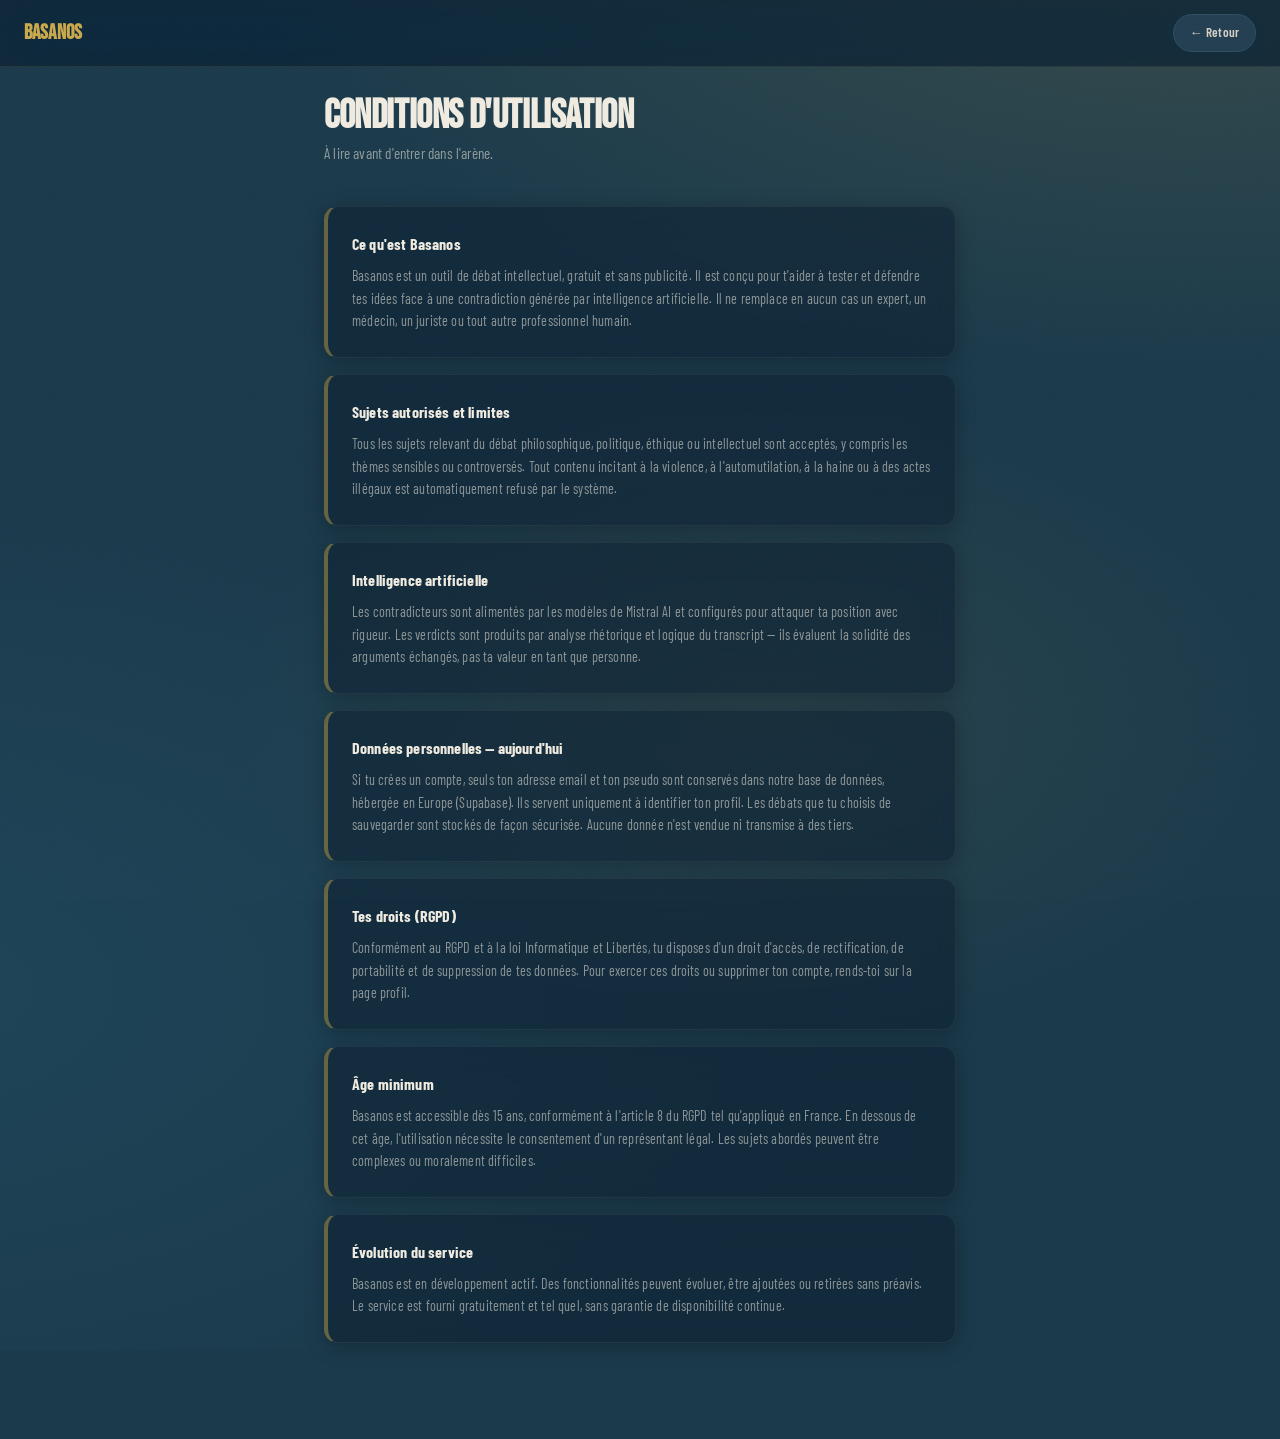
==== commit 40d77b16: "Update cgu.html" ====
--- a/cgu.html
+++ b/cgu.html
@@ -7,6 +7,7 @@
 <title>Conditions d'utilisation · Basanos</title>
 <link rel="preconnect" href="https://fonts.googleapis.com"/>
 <link href="https://fonts.googleapis.com/css2?family=Bebas+Neue&family=Barlow+Condensed:wght@400;500;600;700&display=swap" rel="stylesheet"/>
+<link rel="stylesheet" href="/basanos.css"/>
 <style>
 *,*::before,*::after{box-sizing:border-box;margin:0;padding:0}
 :root{
--- a/basanos.css
+++ b/basanos.css
@@ -0,0 +1,608 @@
+/* ════════════════════════════════════════════════════════════════
+   basanos.css — Système de design global
+   Étape 1 : Atmosphère · Fond · Grain · Typographie
+   À charger dans tous les HTML après le <link> Google Fonts
+   ════════════════════════════════════════════════════════════════ */
+
+/* ── Nouvelle police body : DM Sans (moderne, lisible, premium) ── */
+@import url('https://fonts.googleapis.com/css2?family=DM+Sans:ital,opsz,wght@0,9..40,300;0,9..40,400;0,9..40,500;0,9..40,600;1,9..40,300&family=Bebas+Neue&display=swap');
+
+/* ── Variables enrichies ── */
+:root {
+  /* Palette normale — inchangée, enrichie */
+  --cream:  #0E2233;   /* plus sombre pour plus de profondeur */
+  --cream2: #152B3E;
+  --cream3: #1E3A52;
+  --terra:  #C9A84C;
+  --terra2: #A8863A;
+  --terra3: #E2C47A;
+  --terra-soft:   rgba(201,168,76,0.10);
+  --terra-border: rgba(201,168,76,0.22);
+  --sage:   #2E6B8A;
+  --sage2:  #1E4F6A;
+  --sage-soft:   rgba(46,107,138,0.12);
+  --sage-border: rgba(46,107,138,0.28);
+  --ink:    #F0EBE0;
+  --ink2:   #C8C3B8;
+  --ink3:   rgba(240,235,224,0.45);
+  --ink4:   rgba(240,235,224,0.08);
+  --ink5:   rgba(240,235,224,0.04);
+  --white:  #152B3E;
+
+  /* Halos mesh — couleurs des points lumineux du gradient */
+  --halo-gold:  rgba(201,168,76,0.18);
+  --halo-blue:  rgba(46,107,138,0.22);
+  --halo-deep:  rgba(14,34,51,0.0);
+
+  /* Typographie */
+  --fT: 'Bebas Neue', sans-serif;
+  --fU: 'DM Sans', sans-serif;          /* remplace Barlow Condensed pour le body */
+
+  /* Rayons */
+  --r:  12px;
+  --r2: 8px;
+  --r3: 20px;
+  --r4: 50px;
+
+  /* Ombres glass */
+  --shadow:  0 2px 20px rgba(0,0,0,0.28);
+  --shadow2: 0 8px 48px rgba(0,0,0,0.45);
+  --glow-gold: 0 0 40px rgba(201,168,76,0.15);
+  --glow-blue: 0 0 40px rgba(46,107,138,0.18);
+}
+
+/* ── Reset minimal ── */
+*, *::before, *::after {
+  box-sizing: border-box;
+  margin: 0;
+  padding: 0;
+}
+
+/* ── Base html/body ── */
+html, body {
+  min-height: 100%;
+  background: var(--cream);
+  color: var(--ink);
+  font-family: var(--fU);
+  font-size: 15px;
+  line-height: 1.65;
+  letter-spacing: 0.01em;
+  -webkit-font-smoothing: antialiased;
+  -moz-osx-font-smoothing: grayscale;
+  overflow-x: hidden;
+}
+
+/* ═══════════════════════════════════════════════════════════════
+   MESH GRADIENT ANIMÉ
+   Un pseudo-element fixe en position:fixed couvre tout l'écran.
+   Trois halos de lumière orbitent lentement à des vitesses
+   et directions différentes — or, bleu, ombre.
+   ═══════════════════════════════════════════════════════════════ */
+body::before {
+  content: '';
+  position: fixed;
+  inset: -50%;              /* dépasse l'écran pour que les halos puissent bouger */
+  width: 200%;
+  height: 200%;
+  z-index: 0;
+  pointer-events: none;
+
+  background:
+    /* Halo or — en haut à droite */
+    radial-gradient(ellipse 55% 40% at 72% 18%, var(--halo-gold) 0%, transparent 70%),
+    /* Halo bleu — en bas à gauche */
+    radial-gradient(ellipse 60% 45% at 20% 80%, var(--halo-blue) 0%, transparent 65%),
+    /* Halo secondaire or — centre bas */
+    radial-gradient(ellipse 35% 30% at 55% 65%, rgba(201,168,76,0.08) 0%, transparent 60%),
+    /* Fond de base */
+    var(--cream);
+
+  animation: meshDrift 28s ease-in-out infinite alternate;
+  will-change: transform;
+}
+
+@keyframes meshDrift {
+  0%   { transform: translate(0%, 0%) scale(1); }
+  25%  { transform: translate(-3%, 2%) scale(1.02); }
+  50%  { transform: translate(2%, -3%) scale(0.99); }
+  75%  { transform: translate(-1%, 3%) scale(1.01); }
+  100% { transform: translate(3%, -1%) scale(1.02); }
+}
+
+/* Tout le contenu doit être au-dessus du mesh */
+body > * {
+  position: relative;
+  z-index: 1;
+}
+
+/* ═══════════════════════════════════════════════════════════════
+   GRAIN / NOISE CINÉMATOGRAPHIQUE
+   SVG inline en data URI — pattern de bruit aléatoire.
+   Opacity très basse pour ne pas agresser l'œil,
+   juste assez pour casser l'aspect "plastique" des écrans.
+   ═══════════════════════════════════════════════════════════════ */
+body::after {
+  content: '';
+  position: fixed;
+  inset: 0;
+  z-index: 9998;            /* au-dessus de tout sauf les modals (z-index 9999+) */
+  pointer-events: none;
+  opacity: 0.032;
+  background-image: url("data:image/svg+xml,%3Csvg xmlns='http://www.w3.org/2000/svg' width='200' height='200'%3E%3Cfilter id='n'%3E%3CfeTurbulence type='fractalNoise' baseFrequency='0.85' numOctaves='4' stitchTiles='stitch'/%3E%3C/filter%3E%3Crect width='200' height='200' filter='url(%23n)' opacity='1'/%3E%3C/svg%3E");
+  background-repeat: repeat;
+  background-size: 200px 200px;
+  animation: grainShift 0.8s steps(1) infinite;
+  mix-blend-mode: overlay;
+}
+
+/* Le grain "clignote" légèrement pour simuler le bruit film */
+@keyframes grainShift {
+  0%  { background-position:   0px   0px; }
+  10% { background-position: -42px -17px; }
+  20% { background-position:  18px  34px; }
+  30% { background-position: -61px  12px; }
+  40% { background-position:  27px -44px; }
+  50% { background-position: -15px  55px; }
+  60% { background-position:  48px -28px; }
+  70% { background-position: -33px  41px; }
+  80% { background-position:  22px -60px; }
+  90% { background-position: -54px  19px; }
+  100%{ background-position:  10px  38px; }
+}
+
+/* ═══════════════════════════════════════════════════════════════
+   TYPOGRAPHIE GLOBALE
+   Bebas Neue : titres uniquement
+   DM Sans    : tout le reste — plus lisible, plus premium
+   ═══════════════════════════════════════════════════════════════ */
+
+/* Titres display */
+h1, h2, h3,
+.home-title,
+.l-title,
+.auth-title,
+.page-title,
+.v-winner-name,
+.modal-title {
+  font-family: var(--fT);
+  letter-spacing: -0.01em;
+  line-height: 1.0;
+}
+
+/* Corps de texte : DM Sans avec interligne généreux */
+p, span, label, input, textarea, button,
+.home-sub, .l-desc, .auth-sub,
+.mbub,           /* bulles de débat */
+.v-section-text,
+.vcat-comment,
+.hint, .cat-desc {
+  font-family: var(--fU);
+  line-height: 1.72;
+  letter-spacing: 0.012em;
+}
+
+/* Badges et labels uppercase */
+.lbl, .card-title, .v-section-label,
+.vcat-label, .v-winner-label,
+.dbadge, .hc-badge {
+  font-family: var(--fU);
+  font-weight: 600;
+  letter-spacing: 0.12em;
+}
+
+/* Bulles de chat — taille et lisibilité améliorées */
+.mbub {
+  font-size: 0.97rem;
+  line-height: 1.75;
+  letter-spacing: 0.015em;
+}
+
+/* Inputs et textareas */
+input, textarea {
+  font-family: var(--fU) !important;
+  font-size: 0.95rem;
+  line-height: 1.6;
+}
+
+/* ═══════════════════════════════════════════════════════════════
+   GLASSMORPHISM — Base
+   Les composants vont overrider ces valeurs avec leurs propres
+   backgrounds, mais on pose ici les fondations :
+   backdrop-filter disponible partout, border ultra-fine.
+   ═══════════════════════════════════════════════════════════════ */
+.glass {
+  background: rgba(21, 43, 62, 0.55);
+  backdrop-filter: blur(18px) saturate(1.4);
+  -webkit-backdrop-filter: blur(18px) saturate(1.4);
+  border: 1px solid rgba(240,235,224,0.08);
+}
+
+/* Topbar glass */
+.topbar {
+  background: rgba(14, 34, 51, 0.72) !important;
+  backdrop-filter: blur(20px) saturate(1.6) !important;
+  -webkit-backdrop-filter: blur(20px) saturate(1.6) !important;
+  border-bottom: 1px solid rgba(201,168,76,0.12) !important;
+}
+
+/* ═══════════════════════════════════════════════════════════════
+   MICRO-INTERACTIONS — Base
+   Transition universelle sur tous les éléments interactifs.
+   Les composants peuvent surcharger avec leur propre transform.
+   ═══════════════════════════════════════════════════════════════ */
+button, a, input, textarea, .pbtn, .tbtn, .card, .vcat {
+  transition:
+    background-color 0.2s ease,
+    border-color     0.2s ease,
+    box-shadow       0.25s ease,
+    transform        0.2s cubic-bezier(0.34, 1.56, 0.64, 1),
+    opacity          0.2s ease,
+    color            0.15s ease;
+}
+
+/* Boutons CTA : légère élévation + glow au hover */
+.cta:hover:not(:disabled),
+.btn:hover:not(:disabled),
+.l-cta:hover {
+  transform: translateY(-2px) scale(1.01);
+  box-shadow: var(--shadow2), var(--glow-gold);
+}
+
+/* Cartes personas : lift au hover */
+.pbtn:hover {
+  transform: translateY(-3px) scale(1.01);
+  box-shadow: 0 8px 32px rgba(0,0,0,0.3), var(--glow-blue);
+}
+
+/* Boutons toggle (férocité, stratégie) */
+.tbtn:hover {
+  transform: translateY(-1px);
+}
+
+/* ═══════════════════════════════════════════════════════════════
+   SCROLLBAR CUSTOM — subtile, dans le thème
+   ═══════════════════════════════════════════════════════════════ */
+::-webkit-scrollbar { width: 5px; height: 5px; }
+::-webkit-scrollbar-track { background: transparent; }
+::-webkit-scrollbar-thumb { background: rgba(201,168,76,0.25); border-radius: 10px; }
+::-webkit-scrollbar-thumb:hover { background: rgba(201,168,76,0.45); }
+
+/* ═══════════════════════════════════════════════════════════════
+   SÉLECTION DE TEXTE — dans le thème
+   ═══════════════════════════════════════════════════════════════ */
+::selection {
+  background: rgba(201,168,76,0.28);
+  color: #F0EBE0;
+}
+
+/* ════════════════════════════════════════════════════════════════
+   ÉTAPE 2 : GLASSMORPHISM — Composants
+   Tous les fonds opaques deviennent semi-transparents.
+   Le backdrop-filter laisse transparaître le mesh du fond.
+   ════════════════════════════════════════════════════════════════ */
+
+/* ── Mixin réutilisable (valeurs de référence) ──
+   glass-dark   : rgba(14,34,51, 0.62) — surfaces profondes
+   glass-mid    : rgba(21,43,62, 0.55) — surfaces standard
+   glass-light  : rgba(30,58,82, 0.45) — surfaces secondaires
+   blur         : 20px standard, 28px pour modals
+   border       : 1px solid rgba(240,235,224, 0.07~0.14)
+*/
+
+/* ═══════════════════════════════════════════════════════════════
+   A. HOME CARD — grande carte principale
+   ═══════════════════════════════════════════════════════════════ */
+.home-card {
+  background: rgba(14, 34, 51, 0.65) !important;
+  backdrop-filter: blur(24px) saturate(1.5) !important;
+  -webkit-backdrop-filter: blur(24px) saturate(1.5) !important;
+  border: 1px solid rgba(201,168,76,0.13) !important;
+  box-shadow:
+    0 0 0 1px rgba(240,235,224,0.04) inset,
+    0 24px 64px rgba(0,0,0,0.45) !important;
+}
+
+/* ═══════════════════════════════════════════════════════════════
+   B. CARTES PERSONA (.pbtn)
+   ═══════════════════════════════════════════════════════════════ */
+.pbtn {
+  background: rgba(21, 43, 62, 0.50) !important;
+  border: 1px solid rgba(240,235,224,0.08) !important;
+  backdrop-filter: blur(12px) !important;
+  -webkit-backdrop-filter: blur(12px) !important;
+}
+
+.pbtn:hover {
+  background: rgba(30, 58, 82, 0.65) !important;
+  border-color: rgba(201,168,76,0.25) !important;
+  box-shadow: 0 8px 32px rgba(0,0,0,0.35), 0 0 20px rgba(46,107,138,0.15) !important;
+}
+
+/* Sélectionné : lueur dorée intérieure */
+.pbtn.on {
+  background: rgba(201,168,76,0.10) !important;
+  border-color: rgba(201,168,76,0.35) !important;
+  box-shadow:
+    0 0 0 1px rgba(201,168,76,0.12) inset,
+    0 4px 20px rgba(201,168,76,0.12) !important;
+}
+
+.pbtn.on .pn { color: var(--terra) !important; }
+
+/* ═══════════════════════════════════════════════════════════════
+   C. BULLES DE DÉBAT
+   ═══════════════════════════════════════════════════════════════ */
+
+/* Bulle utilisateur — bleu glass */
+.msg.u .mbub {
+  background: rgba(46, 107, 138, 0.30) !important;
+  border: 1px solid rgba(46,107,138,0.35) !important;
+  backdrop-filter: blur(14px) !important;
+  -webkit-backdrop-filter: blur(14px) !important;
+  box-shadow: 0 2px 16px rgba(0,0,0,0.25) !important;
+}
+
+/* Bulle IA — glass sombre avec touche terra */
+.msg.a .mbub {
+  background: rgba(14, 34, 51, 0.68) !important;
+  border: 1px solid rgba(201,168,76,0.14) !important;
+  backdrop-filter: blur(16px) !important;
+  -webkit-backdrop-filter: blur(16px) !important;
+  box-shadow: 0 2px 20px rgba(0,0,0,0.30) !important;
+}
+
+/* Indicateur de frappe (typing dots) */
+.tyb {
+  background: rgba(14, 34, 51, 0.68) !important;
+  border: 1px solid rgba(201,168,76,0.14) !important;
+  backdrop-filter: blur(16px) !important;
+  -webkit-backdrop-filter: blur(16px) !important;
+}
+
+/* ═══════════════════════════════════════════════════════════════
+   D. BARRE DE DÉBAT — hiérarchie verticale par opacité
+   ═══════════════════════════════════════════════════════════════ */
+
+/* Barre titre du débat */
+.dbar {
+  background: rgba(10, 24, 36, 0.85) !important;
+  backdrop-filter: blur(24px) saturate(1.5) !important;
+  -webkit-backdrop-filter: blur(24px) saturate(1.5) !important;
+  border-bottom: 1px solid rgba(240,235,224,0.07) !important;
+}
+
+/* Bandeau conviction */
+.cstrip {
+  background: rgba(14, 34, 51, 0.60) !important;
+  border-bottom: 1px solid rgba(201,168,76,0.10) !important;
+  backdrop-filter: blur(12px) !important;
+  -webkit-backdrop-filter: blur(12px) !important;
+}
+
+/* Zone de saisie */
+.izone {
+  background: rgba(10, 24, 36, 0.88) !important;
+  border-top: 1px solid rgba(240,235,224,0.07) !important;
+  backdrop-filter: blur(20px) !important;
+  -webkit-backdrop-filter: blur(20px) !important;
+}
+
+/* Pied de page débat */
+.dfooter {
+  background: rgba(10, 24, 36, 0.80) !important;
+  border-top: 1px solid rgba(240,235,224,0.06) !important;
+  backdrop-filter: blur(16px) !important;
+  -webkit-backdrop-filter: blur(16px) !important;
+}
+
+/* Input textarea dans la zone de saisie */
+.uinp {
+  background: rgba(21, 43, 62, 0.55) !important;
+  border: 1px solid rgba(240,235,224,0.10) !important;
+}
+.uinp:focus {
+  background: rgba(21, 43, 62, 0.75) !important;
+  border-color: rgba(201,168,76,0.40) !important;
+  box-shadow: 0 0 0 3px rgba(201,168,76,0.08) !important;
+}
+
+/* ═══════════════════════════════════════════════════════════════
+   E. VERDICT — cartes de résultats
+   ═══════════════════════════════════════════════════════════════ */
+
+/* Cartes catégories */
+.vcat {
+  background: rgba(14, 34, 51, 0.62) !important;
+  border: 1px solid rgba(240,235,224,0.08) !important;
+  backdrop-filter: blur(18px) !important;
+  -webkit-backdrop-filter: blur(18px) !important;
+  box-shadow: 0 4px 24px rgba(0,0,0,0.30) !important;
+}
+
+/* Section analyse */
+.v-section {
+  background: rgba(14, 34, 51, 0.58) !important;
+  border: 1px solid rgba(240,235,224,0.07) !important;
+  border-left: 3px solid rgba(201,168,76,0.35) !important;
+  backdrop-filter: blur(16px) !important;
+  -webkit-backdrop-filter: blur(16px) !important;
+}
+
+/* Conseil — teinte bleue */
+.v-conseil {
+  background: rgba(46, 107, 138, 0.22) !important;
+  border: 1px solid rgba(46,107,138,0.30) !important;
+  backdrop-filter: blur(16px) !important;
+  -webkit-backdrop-filter: blur(16px) !important;
+  box-shadow: 0 0 30px rgba(46,107,138,0.12) !important;
+}
+.v-conseil .v-section-label { color: rgba(240,235,224,0.55) !important; }
+.v-conseil .v-section-text  { color: var(--ink) !important; }
+
+/* Bloc avocat du diable — noir profond */
+.v-devil-block {
+  background: rgba(6, 12, 18, 0.80) !important;
+  border: 1px solid rgba(201,168,76,0.18) !important;
+  border-left: 3px solid rgba(201,168,76,0.50) !important;
+  backdrop-filter: blur(20px) !important;
+  -webkit-backdrop-filter: blur(20px) !important;
+  box-shadow: 0 0 40px rgba(201,168,76,0.07) inset !important;
+}
+
+/* Critique IA */
+.v-critique {
+  background: rgba(21, 43, 62, 0.45) !important;
+  border: 1px solid rgba(240,235,224,0.07) !important;
+  backdrop-filter: blur(14px) !important;
+  -webkit-backdrop-filter: blur(14px) !important;
+}
+
+/* ═══════════════════════════════════════════════════════════════
+   F. MODALS ET CARTES AUTH
+   ═══════════════════════════════════════════════════════════════ */
+
+/* Modal confirmation quitter */
+.modal {
+  background: rgba(10, 24, 36, 0.88) !important;
+  border: 1px solid rgba(240,235,224,0.10) !important;
+  backdrop-filter: blur(32px) saturate(1.8) !important;
+  -webkit-backdrop-filter: blur(32px) saturate(1.8) !important;
+  box-shadow: 0 32px 80px rgba(0,0,0,0.60) !important;
+}
+
+/* Cartes auth (login/signup dans profil.html) */
+.auth-card {
+  background: rgba(10, 24, 36, 0.82) !important;
+  border: 1px solid rgba(240,235,224,0.09) !important;
+  backdrop-filter: blur(28px) saturate(1.6) !important;
+  -webkit-backdrop-filter: blur(28px) saturate(1.6) !important;
+  box-shadow: 0 24px 64px rgba(0,0,0,0.55) !important;
+}
+
+/* Inputs dans les formulaires auth */
+.auth-inp, .inp {
+  background: rgba(21, 43, 62, 0.50) !important;
+  border: 1px solid rgba(240,235,224,0.10) !important;
+  color: var(--ink) !important;
+}
+.auth-inp:focus, .inp:focus {
+  background: rgba(21, 43, 62, 0.70) !important;
+  border-color: rgba(201,168,76,0.40) !important;
+  box-shadow: 0 0 0 3px rgba(201,168,76,0.08) !important;
+}
+
+/* Modal transcript (profil.html) */
+.transcript-modal {
+  background: rgba(10, 24, 36, 0.90) !important;
+  border: 1px solid rgba(240,235,224,0.09) !important;
+  backdrop-filter: blur(32px) saturate(1.8) !important;
+  -webkit-backdrop-filter: blur(32px) saturate(1.8) !important;
+  box-shadow: 0 32px 80px rgba(0,0,0,0.65) !important;
+}
+
+/* ═══════════════════════════════════════════════════════════════
+   G. PROFIL — cards du profil
+   ═══════════════════════════════════════════════════════════════ */
+.card {
+  background: rgba(14, 34, 51, 0.62) !important;
+  border: 1px solid rgba(240,235,224,0.08) !important;
+  backdrop-filter: blur(18px) !important;
+  -webkit-backdrop-filter: blur(18px) !important;
+  box-shadow: 0 4px 24px rgba(0,0,0,0.28) !important;
+}
+
+/* Cartes contradicteurs / CGU */
+.cat-card {
+  background: rgba(14, 34, 51, 0.60) !important;
+  border-left: 4px solid rgba(201,168,76,0.45) !important;
+  border-top: 1px solid rgba(240,235,224,0.07) !important;
+  border-right: 1px solid rgba(240,235,224,0.07) !important;
+  border-bottom: 1px solid rgba(240,235,224,0.07) !important;
+  backdrop-filter: blur(16px) !important;
+  -webkit-backdrop-filter: blur(16px) !important;
+  box-shadow: 0 4px 20px rgba(0,0,0,0.25) !important;
+}
+.cat-card.sage-border {
+  border-left-color: rgba(46,107,138,0.55) !important;
+}
+
+/* ═══════════════════════════════════════════════════════════════
+   H. MENU DROPDOWN
+   ═══════════════════════════════════════════════════════════════ */
+.menu-dropdown {
+  background: rgba(10, 24, 36, 0.90) !important;
+  border: 1px solid rgba(240,235,224,0.09) !important;
+  backdrop-filter: blur(24px) saturate(1.6) !important;
+  -webkit-backdrop-filter: blur(24px) saturate(1.6) !important;
+  box-shadow: 0 16px 48px rgba(0,0,0,0.50) !important;
+}
+.menu-item:hover {
+  background: rgba(21, 43, 62, 0.60) !important;
+}
+
+/* ═══════════════════════════════════════════════════════════════
+   I. DÉBAT — cartes débat dans historique profil
+   ═══════════════════════════════════════════════════════════════ */
+.debate-card {
+  background: rgba(21, 43, 62, 0.48) !important;
+  border: 1px solid rgba(240,235,224,0.08) !important;
+  backdrop-filter: blur(12px) !important;
+  -webkit-backdrop-filter: blur(12px) !important;
+}
+.debate-card:hover {
+  background: rgba(30, 58, 82, 0.60) !important;
+  border-color: rgba(201,168,76,0.22) !important;
+  box-shadow: 0 4px 20px rgba(0,0,0,0.30) !important;
+}
+
+/* ════════════════════════════════════════════════════════════════
+   ÉTAPE 3 : ICÔNES SVG — Personas
+   Remplace les emojis dans les grilles de personas et
+   la page contradicteurs.
+   ════════════════════════════════════════════════════════════════ */
+
+/* Icône dans les boutons persona (.pbtn) */
+.pi {
+  display: flex;
+  align-items: center;
+  justify-content: flex-start;
+  margin-bottom: 10px;
+}
+
+.pi-svg {
+  width: 22px;
+  height: 22px;
+  color: var(--ink3);
+  stroke: currentColor;
+  flex-shrink: 0;
+  transition: color 0.2s ease, stroke 0.2s ease;
+}
+
+/* Au survol et à l'état sélectionné : l'icône prend la couleur terra */
+.pbtn:hover .pi-svg,
+.pbtn.on .pi-svg {
+  color: var(--terra);
+}
+
+/* Icône dans la page contradicteurs (.cat-name) */
+.cat-name .pi-svg {
+  width: 18px;
+  height: 18px;
+  color: var(--terra);
+  flex-shrink: 0;
+  margin-right: 2px;
+}
+
+/* Cas particulier : Avocat du diable (sage-border) */
+.cat-card.sage-border .cat-name .pi-svg {
+  color: var(--sage);
+}
+
+/* HC Devil — icône en rouge terra hardcore */
+.pbtn[data-persona="hc-devil"] .pi-svg {
+  color: var(--terra);
+}
+.pbtn[data-persona="hc-devil"]:hover .pi-svg,
+.pbtn[data-persona="hc-devil"].on .pi-svg {
+  color: #FF6B50;
+}
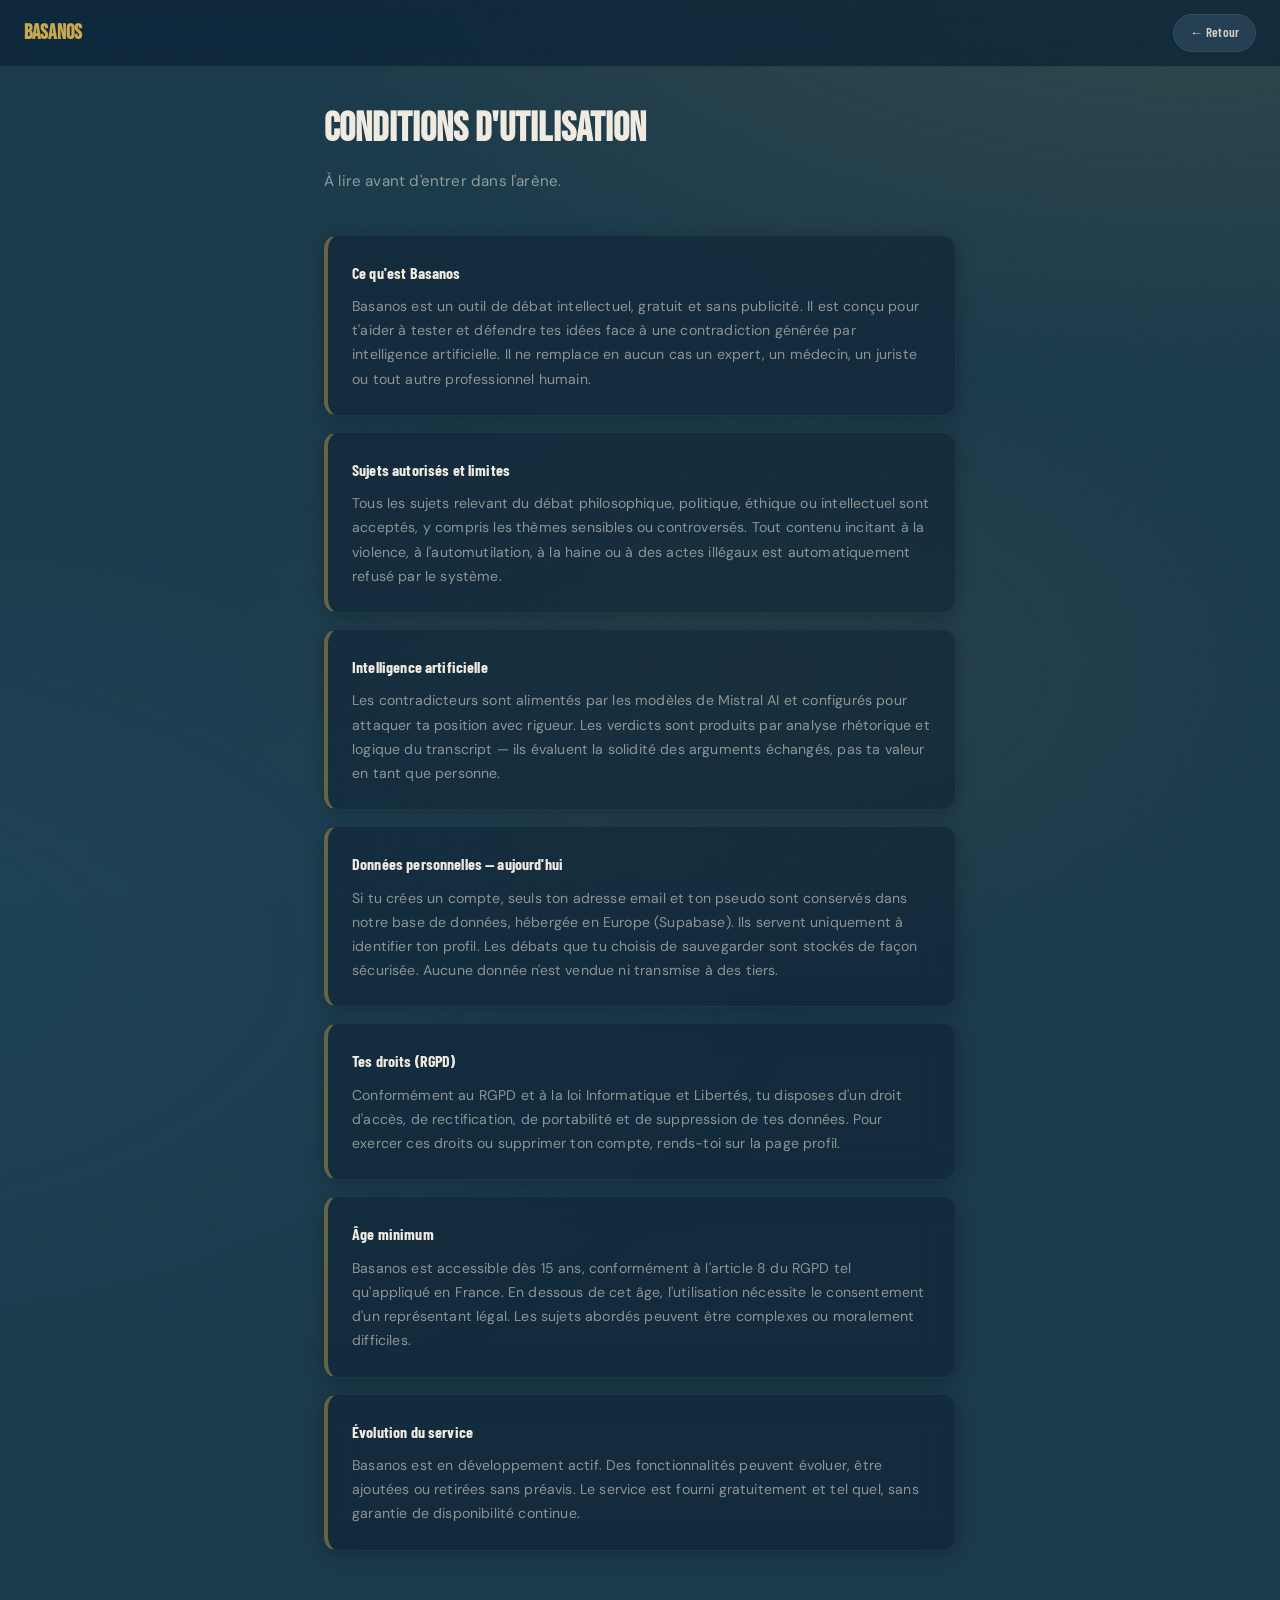
==== commit 35fec4e2: "Update cgu.html" ====
--- a/cgu.html
+++ b/cgu.html
@@ -7,7 +7,6 @@
 <title>Conditions d'utilisation · Basanos</title>
 <link rel="preconnect" href="https://fonts.googleapis.com"/>
 <link href="https://fonts.googleapis.com/css2?family=Bebas+Neue&family=Barlow+Condensed:wght@400;500;600;700&display=swap" rel="stylesheet"/>
-<link rel="stylesheet" href="/basanos.css"/>
 <style>
 *,*::before,*::after{box-sizing:border-box;margin:0;padding:0}
 :root{
@@ -35,6 +34,7 @@
 .cat-name{font-family:var(--fU);font-size:1rem;font-weight:700;color:var(--ink);margin-bottom:0.5rem}
 .cat-desc{font-size:0.88rem;color:var(--ink3);line-height:1.6}
 </style>
+<link rel="stylesheet" href="/basanos.css"/>
 </head>
 <body>
 <nav class="topbar">
--- a/basanos.css
+++ b/basanos.css
@@ -1,141 +1,77 @@
 /* ════════════════════════════════════════════════════════════════
-   basanos.css — Système de design global
-   Étape 1 : Atmosphère · Fond · Grain · Typographie
-   À charger dans tous les HTML après le <link> Google Fonts
+   basanos.css — Système de design global Basanos
+   Chargé AVANT le <style> inline de chaque page.
+   Les variables :root des HTML ont donc priorité sur les nôtres —
+   ce fichier surcharge uniquement via des sélecteurs plus spécifiques
+   ou des propriétés non définies dans le inline.
    ════════════════════════════════════════════════════════════════ */
 
-/* ── Nouvelle police body : DM Sans (moderne, lisible, premium) ── */
-@import url('https://fonts.googleapis.com/css2?family=DM+Sans:ital,opsz,wght@0,9..40,300;0,9..40,400;0,9..40,500;0,9..40,600;1,9..40,300&family=Bebas+Neue&display=swap');
-
-/* ── Variables enrichies ── */
-:root {
-  /* Palette normale — inchangée, enrichie */
-  --cream:  #0E2233;   /* plus sombre pour plus de profondeur */
-  --cream2: #152B3E;
-  --cream3: #1E3A52;
-  --terra:  #C9A84C;
-  --terra2: #A8863A;
-  --terra3: #E2C47A;
-  --terra-soft:   rgba(201,168,76,0.10);
-  --terra-border: rgba(201,168,76,0.22);
-  --sage:   #2E6B8A;
-  --sage2:  #1E4F6A;
-  --sage-soft:   rgba(46,107,138,0.12);
-  --sage-border: rgba(46,107,138,0.28);
-  --ink:    #F0EBE0;
-  --ink2:   #C8C3B8;
-  --ink3:   rgba(240,235,224,0.45);
-  --ink4:   rgba(240,235,224,0.08);
-  --ink5:   rgba(240,235,224,0.04);
-  --white:  #152B3E;
-
-  /* Halos mesh — couleurs des points lumineux du gradient */
-  --halo-gold:  rgba(201,168,76,0.18);
-  --halo-blue:  rgba(46,107,138,0.22);
-  --halo-deep:  rgba(14,34,51,0.0);
-
-  /* Typographie */
-  --fT: 'Bebas Neue', sans-serif;
-  --fU: 'DM Sans', sans-serif;          /* remplace Barlow Condensed pour le body */
-
-  /* Rayons */
-  --r:  12px;
-  --r2: 8px;
-  --r3: 20px;
-  --r4: 50px;
-
-  /* Ombres glass */
-  --shadow:  0 2px 20px rgba(0,0,0,0.28);
-  --shadow2: 0 8px 48px rgba(0,0,0,0.45);
-  --glow-gold: 0 0 40px rgba(201,168,76,0.15);
-  --glow-blue: 0 0 40px rgba(46,107,138,0.18);
-}
-
-/* ── Reset minimal ── */
-*, *::before, *::after {
-  box-sizing: border-box;
-  margin: 0;
-  padding: 0;
-}
-
-/* ── Base html/body ── */
-html, body {
-  min-height: 100%;
-  background: var(--cream);
-  color: var(--ink);
-  font-family: var(--fU);
+/* ── Police body : DM Sans — chargée en @import ──
+   On redéclare aussi Bebas Neue pour éviter le double chargement. */
+@import url('https://fonts.googleapis.com/css2?family=DM+Sans:opsz,wght@9..40,300;9..40,400;9..40,500;9..40,600&display=swap');
+
+/* ═══════════════════════════════════════════════════════════════
+   FOND : MESH GRADIENT ANIMÉ + GRAIN CINÉMATOGRAPHIQUE
+   body::before = halos lumineux qui dérivent lentement
+   body::after  = texture grain film en overlay
+   ═══════════════════════════════════════════════════════════════ */
+
+body {
+  font-family: 'DM Sans', sans-serif;
   font-size: 15px;
   line-height: 1.65;
   letter-spacing: 0.01em;
-  -webkit-font-smoothing: antialiased;
-  -moz-osx-font-smoothing: grayscale;
   overflow-x: hidden;
 }
 
-/* ═══════════════════════════════════════════════════════════════
-   MESH GRADIENT ANIMÉ
-   Un pseudo-element fixe en position:fixed couvre tout l'écran.
-   Trois halos de lumière orbitent lentement à des vitesses
-   et directions différentes — or, bleu, ombre.
-   ═══════════════════════════════════════════════════════════════ */
+/* Mesh gradient — trois halos orbitent en 28s */
 body::before {
   content: '';
   position: fixed;
-  inset: -50%;              /* dépasse l'écran pour que les halos puissent bouger */
+  inset: -50%;
   width: 200%;
   height: 200%;
   z-index: 0;
   pointer-events: none;
-
   background:
-    /* Halo or — en haut à droite */
-    radial-gradient(ellipse 55% 40% at 72% 18%, var(--halo-gold) 0%, transparent 70%),
-    /* Halo bleu — en bas à gauche */
-    radial-gradient(ellipse 60% 45% at 20% 80%, var(--halo-blue) 0%, transparent 65%),
-    /* Halo secondaire or — centre bas */
-    radial-gradient(ellipse 35% 30% at 55% 65%, rgba(201,168,76,0.08) 0%, transparent 60%),
-    /* Fond de base */
-    var(--cream);
-
+    radial-gradient(ellipse 55% 40% at 72% 18%, rgba(201,168,76,0.16) 0%, transparent 70%),
+    radial-gradient(ellipse 60% 45% at 18% 78%, rgba(46,107,138,0.20) 0%, transparent 65%),
+    radial-gradient(ellipse 35% 30% at 55% 62%, rgba(201,168,76,0.07) 0%, transparent 60%);
   animation: meshDrift 28s ease-in-out infinite alternate;
   will-change: transform;
 }
 
+/* Hardcore : halos rouges */
+body.hc::before {
+  background:
+    radial-gradient(ellipse 50% 38% at 75% 15%, rgba(232,69,42,0.18) 0%, transparent 70%),
+    radial-gradient(ellipse 55% 40% at 15% 80%, rgba(232,69,42,0.10) 0%, transparent 65%),
+    radial-gradient(ellipse 30% 28% at 50% 60%, rgba(180,30,10,0.12) 0%, transparent 60%);
+}
+
 @keyframes meshDrift {
-  0%   { transform: translate(0%, 0%) scale(1); }
-  25%  { transform: translate(-3%, 2%) scale(1.02); }
-  50%  { transform: translate(2%, -3%) scale(0.99); }
-  75%  { transform: translate(-1%, 3%) scale(1.01); }
-  100% { transform: translate(3%, -1%) scale(1.02); }
-}
-
-/* Tout le contenu doit être au-dessus du mesh */
-body > * {
-  position: relative;
-  z-index: 1;
-}
-
-/* ═══════════════════════════════════════════════════════════════
-   GRAIN / NOISE CINÉMATOGRAPHIQUE
-   SVG inline en data URI — pattern de bruit aléatoire.
-   Opacity très basse pour ne pas agresser l'œil,
-   juste assez pour casser l'aspect "plastique" des écrans.
-   ═══════════════════════════════════════════════════════════════ */
+  0%   { transform: translate(0%,    0%)   scale(1);    }
+  25%  { transform: translate(-3%,   2%)   scale(1.02); }
+  50%  { transform: translate(2%,   -3%)   scale(0.99); }
+  75%  { transform: translate(-1%,   3%)   scale(1.01); }
+  100% { transform: translate(3%,   -1%)   scale(1.02); }
+}
+
+/* Grain film — bruit SVG qui "clignote" */
 body::after {
   content: '';
   position: fixed;
   inset: 0;
-  z-index: 9998;            /* au-dessus de tout sauf les modals (z-index 9999+) */
+  z-index: 9998;
   pointer-events: none;
-  opacity: 0.032;
-  background-image: url("data:image/svg+xml,%3Csvg xmlns='http://www.w3.org/2000/svg' width='200' height='200'%3E%3Cfilter id='n'%3E%3CfeTurbulence type='fractalNoise' baseFrequency='0.85' numOctaves='4' stitchTiles='stitch'/%3E%3C/filter%3E%3Crect width='200' height='200' filter='url(%23n)' opacity='1'/%3E%3C/svg%3E");
+  opacity: 0.028;
+  background-image: url("data:image/svg+xml,%3Csvg xmlns='http://www.w3.org/2000/svg' width='200' height='200'%3E%3Cfilter id='n'%3E%3CfeTurbulence type='fractalNoise' baseFrequency='0.85' numOctaves='4' stitchTiles='stitch'/%3E%3C/filter%3E%3Crect width='200' height='200' filter='url(%23n)'/%3E%3C/svg%3E");
   background-repeat: repeat;
   background-size: 200px 200px;
-  animation: grainShift 0.8s steps(1) infinite;
+  animation: grainShift 0.75s steps(1) infinite;
   mix-blend-mode: overlay;
 }
 
-/* Le grain "clignote" légèrement pour simuler le bruit film */
 @keyframes grainShift {
   0%  { background-position:   0px   0px; }
   10% { background-position: -42px -17px; }
@@ -150,459 +86,422 @@
   100%{ background-position:  10px  38px; }
 }
 
-/* ═══════════════════════════════════════════════════════════════
-   TYPOGRAPHIE GLOBALE
-   Bebas Neue : titres uniquement
-   DM Sans    : tout le reste — plus lisible, plus premium
-   ═══════════════════════════════════════════════════════════════ */
-
-/* Titres display */
-h1, h2, h3,
-.home-title,
-.l-title,
-.auth-title,
-.page-title,
-.v-winner-name,
-.modal-title {
-  font-family: var(--fT);
-  letter-spacing: -0.01em;
-  line-height: 1.0;
-}
-
-/* Corps de texte : DM Sans avec interligne généreux */
-p, span, label, input, textarea, button,
-.home-sub, .l-desc, .auth-sub,
-.mbub,           /* bulles de débat */
-.v-section-text,
-.vcat-comment,
-.hint, .cat-desc {
-  font-family: var(--fU);
+/* Tout le contenu au-dessus du mesh */
+body > * { position: relative; z-index: 1; }
+
+/* ═══════════════════════════════════════════════════════════════
+   TYPOGRAPHIE
+   DM Sans pour le body — plus lisible, plus premium.
+   Bebas Neue reste sur les titres (déjà défini dans le inline).
+   ═══════════════════════════════════════════════════════════════ */
+
+/* Body text */
+p, span, label, button,
+.home-sub, .l-desc, .auth-sub, .page-sub,
+.v-section-text, .vcat-comment, .cat-desc,
+.mbub, .hint, .pd, .user-email, .hint-row {
+  font-family: 'DM Sans', sans-serif;
   line-height: 1.72;
   letter-spacing: 0.012em;
 }
 
-/* Badges et labels uppercase */
-.lbl, .card-title, .v-section-label,
-.vcat-label, .v-winner-label,
-.dbadge, .hc-badge {
-  font-family: var(--fU);
-  font-weight: 600;
-  letter-spacing: 0.12em;
-}
-
-/* Bulles de chat — taille et lisibilité améliorées */
+/* Inputs et textareas */
+input, textarea, .uinp, .conv, .auth-inp, .inp {
+  font-family: 'DM Sans', sans-serif;
+  font-size: 0.95rem;
+  line-height: 1.6;
+}
+
+/* Bulles de chat */
 .mbub {
   font-size: 0.97rem;
-  line-height: 1.75;
-  letter-spacing: 0.015em;
-}
-
-/* Inputs et textareas */
-input, textarea {
-  font-family: var(--fU) !important;
-  font-size: 0.95rem;
-  line-height: 1.6;
-}
-
-/* ═══════════════════════════════════════════════════════════════
-   GLASSMORPHISM — Base
-   Les composants vont overrider ces valeurs avec leurs propres
-   backgrounds, mais on pose ici les fondations :
-   backdrop-filter disponible partout, border ultra-fine.
-   ═══════════════════════════════════════════════════════════════ */
-.glass {
-  background: rgba(21, 43, 62, 0.55);
-  backdrop-filter: blur(18px) saturate(1.4);
-  -webkit-backdrop-filter: blur(18px) saturate(1.4);
+  line-height: 1.78;
+  letter-spacing: 0.014em;
+}
+
+/* ═══════════════════════════════════════════════════════════════
+   TOPBAR — glassmorphism
+   ═══════════════════════════════════════════════════════════════ */
+nav.topbar {
+  background: rgba(14, 34, 51, 0.75);
+  backdrop-filter: blur(20px) saturate(1.6);
+  -webkit-backdrop-filter: blur(20px) saturate(1.6);
+  border-bottom: 1px solid rgba(201,168,76,0.12);
+}
+
+/* Hardcore : topbar noir */
+.hc nav.topbar,
+body.hc .topbar {
+  background: rgba(8, 8, 8, 0.85);
+  border-bottom: 1px solid rgba(232,69,42,0.15);
+}
+
+/* ═══════════════════════════════════════════════════════════════
+   MENU DROPDOWN — glass
+   ═══════════════════════════════════════════════════════════════ */
+.menu-dropdown {
+  background: rgba(10, 26, 40, 0.92);
+  backdrop-filter: blur(24px) saturate(1.5);
+  -webkit-backdrop-filter: blur(24px) saturate(1.5);
   border: 1px solid rgba(240,235,224,0.08);
-}
-
-/* Topbar glass */
-.topbar {
-  background: rgba(14, 34, 51, 0.72) !important;
-  backdrop-filter: blur(20px) saturate(1.6) !important;
-  -webkit-backdrop-filter: blur(20px) saturate(1.6) !important;
-  border-bottom: 1px solid rgba(201,168,76,0.12) !important;
-}
-
-/* ═══════════════════════════════════════════════════════════════
-   MICRO-INTERACTIONS — Base
-   Transition universelle sur tous les éléments interactifs.
-   Les composants peuvent surcharger avec leur propre transform.
-   ═══════════════════════════════════════════════════════════════ */
-button, a, input, textarea, .pbtn, .tbtn, .card, .vcat {
+  box-shadow: 0 16px 48px rgba(0,0,0,0.50);
+}
+
+.menu-item:hover {
+  background: rgba(30, 58, 82, 0.55);
+}
+
+/* ═══════════════════════════════════════════════════════════════
+   HOME CARD — grande carte principale
+   ═══════════════════════════════════════════════════════════════ */
+.home-card {
+  background: rgba(14, 34, 51, 0.65);
+  backdrop-filter: blur(24px) saturate(1.4);
+  -webkit-backdrop-filter: blur(24px) saturate(1.4);
+  border: 1px solid rgba(201,168,76,0.12);
+  box-shadow:
+    0 0 0 1px rgba(240,235,224,0.03) inset,
+    0 24px 64px rgba(0,0,0,0.40);
+}
+
+/* Hardcore home-card */
+body.hc .home-card {
+  background: rgba(8, 8, 8, 0.70);
+  border: 1px solid rgba(232,69,42,0.12);
+}
+
+/* ═══════════════════════════════════════════════════════════════
+   CARTES PERSONA (.pbtn)
+   ═══════════════════════════════════════════════════════════════ */
+.pbtn {
+  background: rgba(21, 43, 62, 0.48);
+  border: 1px solid rgba(240,235,224,0.07);
+  backdrop-filter: blur(12px);
+  -webkit-backdrop-filter: blur(12px);
   transition:
-    background-color 0.2s ease,
-    border-color     0.2s ease,
-    box-shadow       0.25s ease,
-    transform        0.2s cubic-bezier(0.34, 1.56, 0.64, 1),
-    opacity          0.2s ease,
-    color            0.15s ease;
-}
-
-/* Boutons CTA : légère élévation + glow au hover */
-.cta:hover:not(:disabled),
-.btn:hover:not(:disabled),
-.l-cta:hover {
-  transform: translateY(-2px) scale(1.01);
-  box-shadow: var(--shadow2), var(--glow-gold);
-}
-
-/* Cartes personas : lift au hover */
+    background 0.22s ease,
+    border-color 0.22s ease,
+    box-shadow 0.25s ease,
+    transform 0.2s cubic-bezier(0.34, 1.56, 0.64, 1);
+}
+
 .pbtn:hover {
-  transform: translateY(-3px) scale(1.01);
-  box-shadow: 0 8px 32px rgba(0,0,0,0.3), var(--glow-blue);
-}
-
-/* Boutons toggle (férocité, stratégie) */
+  background: rgba(30, 58, 82, 0.62);
+  border-color: rgba(201,168,76,0.22);
+  box-shadow: 0 8px 28px rgba(0,0,0,0.30), 0 0 16px rgba(46,107,138,0.12);
+  transform: translateY(-2px);
+}
+
+.pbtn.on {
+  background: rgba(201,168,76,0.09);
+  border-color: rgba(201,168,76,0.32);
+  box-shadow: 0 0 0 1px rgba(201,168,76,0.10) inset;
+}
+
+/* Hardcore pbtn */
+body.hc .pbtn {
+  background: rgba(16, 16, 16, 0.55);
+  border: 1px solid rgba(240,235,224,0.06);
+}
+
+body.hc .pbtn:hover {
+  border-color: rgba(232,69,42,0.30);
+  box-shadow: 0 8px 28px rgba(0,0,0,0.40), 0 0 20px rgba(232,69,42,0.10);
+}
+
+body.hc .pbtn.on {
+  background: rgba(232,69,42,0.10);
+  border-color: rgba(232,69,42,0.35);
+}
+
+/* ═══════════════════════════════════════════════════════════════
+   BOUTONS TOGGLE (férocité, stratégie)
+   ═══════════════════════════════════════════════════════════════ */
+.tbtn {
+  transition:
+    background 0.18s ease,
+    border-color 0.18s ease,
+    color 0.18s ease,
+    transform 0.18s cubic-bezier(0.34, 1.56, 0.64, 1);
+}
+
 .tbtn:hover {
   transform: translateY(-1px);
 }
 
 /* ═══════════════════════════════════════════════════════════════
-   SCROLLBAR CUSTOM — subtile, dans le thème
-   ═══════════════════════════════════════════════════════════════ */
-::-webkit-scrollbar { width: 5px; height: 5px; }
-::-webkit-scrollbar-track { background: transparent; }
-::-webkit-scrollbar-thumb { background: rgba(201,168,76,0.25); border-radius: 10px; }
-::-webkit-scrollbar-thumb:hover { background: rgba(201,168,76,0.45); }
-
-/* ═══════════════════════════════════════════════════════════════
-   SÉLECTION DE TEXTE — dans le thème
-   ═══════════════════════════════════════════════════════════════ */
-::selection {
-  background: rgba(201,168,76,0.28);
-  color: #F0EBE0;
-}
-
-/* ════════════════════════════════════════════════════════════════
-   ÉTAPE 2 : GLASSMORPHISM — Composants
-   Tous les fonds opaques deviennent semi-transparents.
-   Le backdrop-filter laisse transparaître le mesh du fond.
-   ════════════════════════════════════════════════════════════════ */
-
-/* ── Mixin réutilisable (valeurs de référence) ──
-   glass-dark   : rgba(14,34,51, 0.62) — surfaces profondes
-   glass-mid    : rgba(21,43,62, 0.55) — surfaces standard
-   glass-light  : rgba(30,58,82, 0.45) — surfaces secondaires
-   blur         : 20px standard, 28px pour modals
-   border       : 1px solid rgba(240,235,224, 0.07~0.14)
-*/
-
-/* ═══════════════════════════════════════════════════════════════
-   A. HOME CARD — grande carte principale
-   ═══════════════════════════════════════════════════════════════ */
-.home-card {
-  background: rgba(14, 34, 51, 0.65) !important;
-  backdrop-filter: blur(24px) saturate(1.5) !important;
-  -webkit-backdrop-filter: blur(24px) saturate(1.5) !important;
-  border: 1px solid rgba(201,168,76,0.13) !important;
-  box-shadow:
-    0 0 0 1px rgba(240,235,224,0.04) inset,
-    0 24px 64px rgba(0,0,0,0.45) !important;
-}
-
-/* ═══════════════════════════════════════════════════════════════
-   B. CARTES PERSONA (.pbtn)
-   ═══════════════════════════════════════════════════════════════ */
-.pbtn {
-  background: rgba(21, 43, 62, 0.50) !important;
-  border: 1px solid rgba(240,235,224,0.08) !important;
-  backdrop-filter: blur(12px) !important;
-  -webkit-backdrop-filter: blur(12px) !important;
-}
-
-.pbtn:hover {
-  background: rgba(30, 58, 82, 0.65) !important;
-  border-color: rgba(201,168,76,0.25) !important;
-  box-shadow: 0 8px 32px rgba(0,0,0,0.35), 0 0 20px rgba(46,107,138,0.15) !important;
-}
-
-/* Sélectionné : lueur dorée intérieure */
-.pbtn.on {
-  background: rgba(201,168,76,0.10) !important;
-  border-color: rgba(201,168,76,0.35) !important;
-  box-shadow:
-    0 0 0 1px rgba(201,168,76,0.12) inset,
-    0 4px 20px rgba(201,168,76,0.12) !important;
-}
-
-.pbtn.on .pn { color: var(--terra) !important; }
-
-/* ═══════════════════════════════════════════════════════════════
-   C. BULLES DE DÉBAT
-   ═══════════════════════════════════════════════════════════════ */
-
-/* Bulle utilisateur — bleu glass */
-.msg.u .mbub {
-  background: rgba(46, 107, 138, 0.30) !important;
-  border: 1px solid rgba(46,107,138,0.35) !important;
-  backdrop-filter: blur(14px) !important;
-  -webkit-backdrop-filter: blur(14px) !important;
-  box-shadow: 0 2px 16px rgba(0,0,0,0.25) !important;
-}
-
-/* Bulle IA — glass sombre avec touche terra */
-.msg.a .mbub {
-  background: rgba(14, 34, 51, 0.68) !important;
-  border: 1px solid rgba(201,168,76,0.14) !important;
-  backdrop-filter: blur(16px) !important;
-  -webkit-backdrop-filter: blur(16px) !important;
-  box-shadow: 0 2px 20px rgba(0,0,0,0.30) !important;
-}
-
-/* Indicateur de frappe (typing dots) */
-.tyb {
-  background: rgba(14, 34, 51, 0.68) !important;
-  border: 1px solid rgba(201,168,76,0.14) !important;
-  backdrop-filter: blur(16px) !important;
-  -webkit-backdrop-filter: blur(16px) !important;
-}
-
-/* ═══════════════════════════════════════════════════════════════
-   D. BARRE DE DÉBAT — hiérarchie verticale par opacité
-   ═══════════════════════════════════════════════════════════════ */
-
-/* Barre titre du débat */
+   BOUTONS CTA PRINCIPAUX
+   ═══════════════════════════════════════════════════════════════ */
+button.cta,
+a.cta {
+  transition:
+    background 0.2s ease,
+    transform 0.2s cubic-bezier(0.34, 1.56, 0.64, 1),
+    box-shadow 0.25s ease;
+}
+
+button.cta:hover:not(:disabled),
+a.cta:hover:not(:disabled) {
+  transform: translateY(-2px) scale(1.01);
+  box-shadow: 0 12px 32px rgba(201,168,76,0.25);
+}
+
+/* ═══════════════════════════════════════════════════════════════
+   TEXTAREA CONVICTION
+   ═══════════════════════════════════════════════════════════════ */
+textarea.conv {
+  background: rgba(21, 43, 62, 0.45);
+  border: 1px solid rgba(240,235,224,0.10);
+  transition: border-color 0.2s ease, background 0.2s ease, box-shadow 0.2s ease;
+}
+
+textarea.conv:focus {
+  background: rgba(21, 43, 62, 0.65);
+  border-color: rgba(201,168,76,0.40);
+  box-shadow: 0 0 0 3px rgba(201,168,76,0.07);
+  outline: none;
+}
+
+/* ═══════════════════════════════════════════════════════════════
+   DÉBAT — barre, bulles, saisie
+   ═══════════════════════════════════════════════════════════════ */
+
+/* Barre titre */
 .dbar {
-  background: rgba(10, 24, 36, 0.85) !important;
-  backdrop-filter: blur(24px) saturate(1.5) !important;
-  -webkit-backdrop-filter: blur(24px) saturate(1.5) !important;
-  border-bottom: 1px solid rgba(240,235,224,0.07) !important;
+  background: rgba(10, 24, 36, 0.88);
+  backdrop-filter: blur(24px);
+  -webkit-backdrop-filter: blur(24px);
+  border-bottom: 1px solid rgba(240,235,224,0.06);
 }
 
 /* Bandeau conviction */
 .cstrip {
-  background: rgba(14, 34, 51, 0.60) !important;
-  border-bottom: 1px solid rgba(201,168,76,0.10) !important;
-  backdrop-filter: blur(12px) !important;
-  -webkit-backdrop-filter: blur(12px) !important;
+  background: rgba(14, 34, 51, 0.60);
+  border-bottom: 1px solid rgba(201,168,76,0.09);
+  backdrop-filter: blur(12px);
+  -webkit-backdrop-filter: blur(12px);
 }
 
 /* Zone de saisie */
 .izone {
-  background: rgba(10, 24, 36, 0.88) !important;
-  border-top: 1px solid rgba(240,235,224,0.07) !important;
-  backdrop-filter: blur(20px) !important;
-  -webkit-backdrop-filter: blur(20px) !important;
+  background: rgba(10, 24, 36, 0.90);
+  border-top: 1px solid rgba(240,235,224,0.06);
+  backdrop-filter: blur(20px);
+  -webkit-backdrop-filter: blur(20px);
 }
 
 /* Pied de page débat */
 .dfooter {
-  background: rgba(10, 24, 36, 0.80) !important;
-  border-top: 1px solid rgba(240,235,224,0.06) !important;
-  backdrop-filter: blur(16px) !important;
-  -webkit-backdrop-filter: blur(16px) !important;
-}
-
-/* Input textarea dans la zone de saisie */
-.uinp {
-  background: rgba(21, 43, 62, 0.55) !important;
-  border: 1px solid rgba(240,235,224,0.10) !important;
-}
-.uinp:focus {
-  background: rgba(21, 43, 62, 0.75) !important;
-  border-color: rgba(201,168,76,0.40) !important;
-  box-shadow: 0 0 0 3px rgba(201,168,76,0.08) !important;
-}
-
-/* ═══════════════════════════════════════════════════════════════
-   E. VERDICT — cartes de résultats
-   ═══════════════════════════════════════════════════════════════ */
-
-/* Cartes catégories */
+  background: rgba(10, 24, 36, 0.82);
+  border-top: 1px solid rgba(240,235,224,0.05);
+  backdrop-filter: blur(16px);
+  -webkit-backdrop-filter: blur(16px);
+}
+
+/* Input textarea saisie */
+textarea.uinp {
+  background: rgba(21, 43, 62, 0.52);
+  border: 1px solid rgba(240,235,224,0.09);
+  transition: border-color 0.2s ease, background 0.2s ease, box-shadow 0.2s ease;
+}
+
+textarea.uinp:focus {
+  background: rgba(21, 43, 62, 0.72);
+  border-color: rgba(201,168,76,0.38);
+  box-shadow: 0 0 0 3px rgba(201,168,76,0.07);
+  outline: none;
+}
+
+/* Bulle utilisateur */
+.msg.u .mbub {
+  background: rgba(46, 107, 138, 0.28);
+  border: 1px solid rgba(46,107,138,0.32);
+  backdrop-filter: blur(14px);
+  -webkit-backdrop-filter: blur(14px);
+  box-shadow: 0 2px 14px rgba(0,0,0,0.22);
+}
+
+/* Bulle IA */
+.msg.a .mbub {
+  background: rgba(14, 34, 51, 0.70);
+  border: 1px solid rgba(201,168,76,0.13);
+  backdrop-filter: blur(16px);
+  -webkit-backdrop-filter: blur(16px);
+  box-shadow: 0 2px 18px rgba(0,0,0,0.28);
+}
+
+/* Typing dots */
+.tyb {
+  background: rgba(14, 34, 51, 0.70);
+  border: 1px solid rgba(201,168,76,0.13);
+  backdrop-filter: blur(16px);
+  -webkit-backdrop-filter: blur(16px);
+}
+
+/* Hardcore : bulles rouges */
+body.hc .msg.u .mbub {
+  background: rgba(232,69,42,0.15);
+  border-color: rgba(232,69,42,0.25);
+}
+
+body.hc .msg.a .mbub,
+body.hc .tyb {
+  background: rgba(10, 10, 10, 0.80);
+  border-color: rgba(232,69,42,0.12);
+}
+
+/* ═══════════════════════════════════════════════════════════════
+   VERDICT — cartes résultats
+   ═══════════════════════════════════════════════════════════════ */
+
 .vcat {
-  background: rgba(14, 34, 51, 0.62) !important;
-  border: 1px solid rgba(240,235,224,0.08) !important;
-  backdrop-filter: blur(18px) !important;
-  -webkit-backdrop-filter: blur(18px) !important;
-  box-shadow: 0 4px 24px rgba(0,0,0,0.30) !important;
-}
-
-/* Section analyse */
+  background: rgba(14, 34, 51, 0.60);
+  border: 1px solid rgba(240,235,224,0.07);
+  backdrop-filter: blur(18px);
+  -webkit-backdrop-filter: blur(18px);
+  box-shadow: 0 4px 20px rgba(0,0,0,0.28);
+}
+
 .v-section {
-  background: rgba(14, 34, 51, 0.58) !important;
-  border: 1px solid rgba(240,235,224,0.07) !important;
-  border-left: 3px solid rgba(201,168,76,0.35) !important;
-  backdrop-filter: blur(16px) !important;
-  -webkit-backdrop-filter: blur(16px) !important;
+  background: rgba(14, 34, 51, 0.55);
+  border: 1px solid rgba(240,235,224,0.06);
+  border-left: 3px solid rgba(201,168,76,0.35);
+  backdrop-filter: blur(16px);
+  -webkit-backdrop-filter: blur(16px);
 }
 
 /* Conseil — teinte bleue */
 .v-conseil {
-  background: rgba(46, 107, 138, 0.22) !important;
-  border: 1px solid rgba(46,107,138,0.30) !important;
-  backdrop-filter: blur(16px) !important;
-  -webkit-backdrop-filter: blur(16px) !important;
-  box-shadow: 0 0 30px rgba(46,107,138,0.12) !important;
-}
-.v-conseil .v-section-label { color: rgba(240,235,224,0.55) !important; }
-.v-conseil .v-section-text  { color: var(--ink) !important; }
-
-/* Bloc avocat du diable — noir profond */
+  background: rgba(46, 107, 138, 0.20);
+  border: 1px solid rgba(46,107,138,0.28);
+  backdrop-filter: blur(16px);
+  -webkit-backdrop-filter: blur(16px);
+  box-shadow: 0 0 28px rgba(46,107,138,0.10);
+}
+
+.v-conseil .v-section-label { color: rgba(240,235,224,0.50); }
+.v-conseil .v-section-text  { color: #F0EBE0; }
+
+/* Avocat du diable */
 .v-devil-block {
-  background: rgba(6, 12, 18, 0.80) !important;
-  border: 1px solid rgba(201,168,76,0.18) !important;
-  border-left: 3px solid rgba(201,168,76,0.50) !important;
-  backdrop-filter: blur(20px) !important;
-  -webkit-backdrop-filter: blur(20px) !important;
-  box-shadow: 0 0 40px rgba(201,168,76,0.07) inset !important;
+  background: rgba(6, 10, 16, 0.82);
+  border: 1px solid rgba(201,168,76,0.16);
+  border-left: 3px solid rgba(201,168,76,0.45);
+  backdrop-filter: blur(20px);
+  -webkit-backdrop-filter: blur(20px);
 }
 
 /* Critique IA */
 .v-critique {
-  background: rgba(21, 43, 62, 0.45) !important;
-  border: 1px solid rgba(240,235,224,0.07) !important;
-  backdrop-filter: blur(14px) !important;
-  -webkit-backdrop-filter: blur(14px) !important;
-}
-
-/* ═══════════════════════════════════════════════════════════════
-   F. MODALS ET CARTES AUTH
-   ═══════════════════════════════════════════════════════════════ */
-
-/* Modal confirmation quitter */
+  background: rgba(21, 43, 62, 0.42);
+  border: 1px solid rgba(240,235,224,0.06);
+  backdrop-filter: blur(14px);
+  -webkit-backdrop-filter: blur(14px);
+}
+
+/* ═══════════════════════════════════════════════════════════════
+   MODALS
+   ═══════════════════════════════════════════════════════════════ */
 .modal {
-  background: rgba(10, 24, 36, 0.88) !important;
-  border: 1px solid rgba(240,235,224,0.10) !important;
-  backdrop-filter: blur(32px) saturate(1.8) !important;
-  -webkit-backdrop-filter: blur(32px) saturate(1.8) !important;
-  box-shadow: 0 32px 80px rgba(0,0,0,0.60) !important;
-}
-
-/* Cartes auth (login/signup dans profil.html) */
+  background: rgba(10, 24, 36, 0.90);
+  border: 1px solid rgba(240,235,224,0.09);
+  backdrop-filter: blur(32px) saturate(1.7);
+  -webkit-backdrop-filter: blur(32px) saturate(1.7);
+  box-shadow: 0 32px 80px rgba(0,0,0,0.58);
+}
+
+/* ═══════════════════════════════════════════════════════════════
+   PROFIL — cards, auth, transcript
+   ═══════════════════════════════════════════════════════════════ */
+.card {
+  background: rgba(14, 34, 51, 0.60);
+  border: 1px solid rgba(240,235,224,0.07);
+  backdrop-filter: blur(18px);
+  -webkit-backdrop-filter: blur(18px);
+  box-shadow: 0 4px 20px rgba(0,0,0,0.25);
+}
+
 .auth-card {
-  background: rgba(10, 24, 36, 0.82) !important;
-  border: 1px solid rgba(240,235,224,0.09) !important;
-  backdrop-filter: blur(28px) saturate(1.6) !important;
-  -webkit-backdrop-filter: blur(28px) saturate(1.6) !important;
-  box-shadow: 0 24px 64px rgba(0,0,0,0.55) !important;
-}
-
-/* Inputs dans les formulaires auth */
+  background: rgba(10, 24, 36, 0.84);
+  border: 1px solid rgba(240,235,224,0.08);
+  backdrop-filter: blur(28px) saturate(1.6);
+  -webkit-backdrop-filter: blur(28px) saturate(1.6);
+  box-shadow: 0 24px 64px rgba(0,0,0,0.52);
+}
+
 .auth-inp, .inp {
-  background: rgba(21, 43, 62, 0.50) !important;
-  border: 1px solid rgba(240,235,224,0.10) !important;
-  color: var(--ink) !important;
-}
+  background: rgba(21, 43, 62, 0.48);
+  border: 1px solid rgba(240,235,224,0.09);
+  transition: border-color 0.2s ease, background 0.2s ease, box-shadow 0.2s ease;
+}
+
 .auth-inp:focus, .inp:focus {
-  background: rgba(21, 43, 62, 0.70) !important;
-  border-color: rgba(201,168,76,0.40) !important;
-  box-shadow: 0 0 0 3px rgba(201,168,76,0.08) !important;
-}
-
-/* Modal transcript (profil.html) */
+  background: rgba(21, 43, 62, 0.68);
+  border-color: rgba(201,168,76,0.38);
+  box-shadow: 0 0 0 3px rgba(201,168,76,0.07);
+  outline: none;
+}
+
 .transcript-modal {
-  background: rgba(10, 24, 36, 0.90) !important;
-  border: 1px solid rgba(240,235,224,0.09) !important;
-  backdrop-filter: blur(32px) saturate(1.8) !important;
-  -webkit-backdrop-filter: blur(32px) saturate(1.8) !important;
-  box-shadow: 0 32px 80px rgba(0,0,0,0.65) !important;
-}
-
-/* ═══════════════════════════════════════════════════════════════
-   G. PROFIL — cards du profil
-   ═══════════════════════════════════════════════════════════════ */
-.card {
-  background: rgba(14, 34, 51, 0.62) !important;
-  border: 1px solid rgba(240,235,224,0.08) !important;
-  backdrop-filter: blur(18px) !important;
-  -webkit-backdrop-filter: blur(18px) !important;
-  box-shadow: 0 4px 24px rgba(0,0,0,0.28) !important;
-}
-
-/* Cartes contradicteurs / CGU */
+  background: rgba(10, 24, 36, 0.92);
+  border: 1px solid rgba(240,235,224,0.08);
+  backdrop-filter: blur(32px) saturate(1.7);
+  -webkit-backdrop-filter: blur(32px) saturate(1.7);
+  box-shadow: 0 32px 80px rgba(0,0,0,0.62);
+}
+
+/* Cartes débats dans l'historique */
+.debate-card {
+  background: rgba(21, 43, 62, 0.45);
+  border: 1px solid rgba(240,235,224,0.07);
+  backdrop-filter: blur(12px);
+  -webkit-backdrop-filter: blur(12px);
+  transition: background 0.2s ease, border-color 0.2s ease, box-shadow 0.2s ease, transform 0.2s cubic-bezier(0.34,1.56,0.64,1);
+}
+
+.debate-card:hover {
+  background: rgba(30, 58, 82, 0.58);
+  border-color: rgba(201,168,76,0.20);
+  box-shadow: 0 4px 18px rgba(0,0,0,0.28);
+  transform: translateY(-1px);
+}
+
+/* ═══════════════════════════════════════════════════════════════
+   PAGES CGU / CONTRADICTEURS — cat-card
+   ═══════════════════════════════════════════════════════════════ */
 .cat-card {
-  background: rgba(14, 34, 51, 0.60) !important;
-  border-left: 4px solid rgba(201,168,76,0.45) !important;
-  border-top: 1px solid rgba(240,235,224,0.07) !important;
-  border-right: 1px solid rgba(240,235,224,0.07) !important;
-  border-bottom: 1px solid rgba(240,235,224,0.07) !important;
-  backdrop-filter: blur(16px) !important;
-  -webkit-backdrop-filter: blur(16px) !important;
-  box-shadow: 0 4px 20px rgba(0,0,0,0.25) !important;
-}
+  background: rgba(14, 34, 51, 0.58);
+  border-top: 1px solid rgba(240,235,224,0.06);
+  border-right: 1px solid rgba(240,235,224,0.06);
+  border-bottom: 1px solid rgba(240,235,224,0.06);
+  border-left: 4px solid rgba(201,168,76,0.45);
+  backdrop-filter: blur(16px);
+  -webkit-backdrop-filter: blur(16px);
+  box-shadow: 0 4px 18px rgba(0,0,0,0.22);
+  transition: transform 0.2s cubic-bezier(0.34,1.56,0.64,1), box-shadow 0.22s ease;
+}
+
+.cat-card:hover {
+  transform: translateY(-1px);
+  box-shadow: 0 8px 28px rgba(0,0,0,0.28);
+}
+
 .cat-card.sage-border {
-  border-left-color: rgba(46,107,138,0.55) !important;
-}
-
-/* ═══════════════════════════════════════════════════════════════
-   H. MENU DROPDOWN
-   ═══════════════════════════════════════════════════════════════ */
-.menu-dropdown {
-  background: rgba(10, 24, 36, 0.90) !important;
-  border: 1px solid rgba(240,235,224,0.09) !important;
-  backdrop-filter: blur(24px) saturate(1.6) !important;
-  -webkit-backdrop-filter: blur(24px) saturate(1.6) !important;
-  box-shadow: 0 16px 48px rgba(0,0,0,0.50) !important;
-}
-.menu-item:hover {
-  background: rgba(21, 43, 62, 0.60) !important;
-}
-
-/* ═══════════════════════════════════════════════════════════════
-   I. DÉBAT — cartes débat dans historique profil
-   ═══════════════════════════════════════════════════════════════ */
-.debate-card {
-  background: rgba(21, 43, 62, 0.48) !important;
-  border: 1px solid rgba(240,235,224,0.08) !important;
-  backdrop-filter: blur(12px) !important;
-  -webkit-backdrop-filter: blur(12px) !important;
-}
-.debate-card:hover {
-  background: rgba(30, 58, 82, 0.60) !important;
-  border-color: rgba(201,168,76,0.22) !important;
-  box-shadow: 0 4px 20px rgba(0,0,0,0.30) !important;
-}
-
-/* ════════════════════════════════════════════════════════════════
-   ÉTAPE 3 : ICÔNES SVG — Personas
-   Remplace les emojis dans les grilles de personas et
-   la page contradicteurs.
-   ════════════════════════════════════════════════════════════════ */
-
-/* Icône dans les boutons persona (.pbtn) */
-.pi {
-  display: flex;
-  align-items: center;
-  justify-content: flex-start;
-  margin-bottom: 10px;
-}
-
-.pi-svg {
-  width: 22px;
-  height: 22px;
-  color: var(--ink3);
-  stroke: currentColor;
-  flex-shrink: 0;
-  transition: color 0.2s ease, stroke 0.2s ease;
-}
-
-/* Au survol et à l'état sélectionné : l'icône prend la couleur terra */
-.pbtn:hover .pi-svg,
-.pbtn.on .pi-svg {
-  color: var(--terra);
-}
-
-/* Icône dans la page contradicteurs (.cat-name) */
-.cat-name .pi-svg {
-  width: 18px;
-  height: 18px;
-  color: var(--terra);
-  flex-shrink: 0;
-  margin-right: 2px;
-}
-
-/* Cas particulier : Avocat du diable (sage-border) */
-.cat-card.sage-border .cat-name .pi-svg {
-  color: var(--sage);
-}
-
-/* HC Devil — icône en rouge terra hardcore */
-.pbtn[data-persona="hc-devil"] .pi-svg {
-  color: var(--terra);
-}
-.pbtn[data-persona="hc-devil"]:hover .pi-svg,
-.pbtn[data-persona="hc-devil"].on .pi-svg {
-  color: #FF6B50;
-}
+  border-left-color: rgba(46,107,138,0.52);
+}
+
+/* ═══════════════════════════════════════════════════════════════
+   SCROLLBAR — fine, dorée
+   ═══════════════════════════════════════════════════════════════ */
+::-webkit-scrollbar { width: 4px; height: 4px; }
+::-webkit-scrollbar-track { background: transparent; }
+::-webkit-scrollbar-thumb { background: rgba(201,168,76,0.22); border-radius: 10px; }
+::-webkit-scrollbar-thumb:hover { background: rgba(201,168,76,0.42); }
+
+/* ═══════════════════════════════════════════════════════════════
+   SÉLECTION DE TEXTE
+   ═══════════════════════════════════════════════════════════════ */
+::selection {
+  background: rgba(201,168,76,0.25);
+  color: #F0EBE0;
+}
